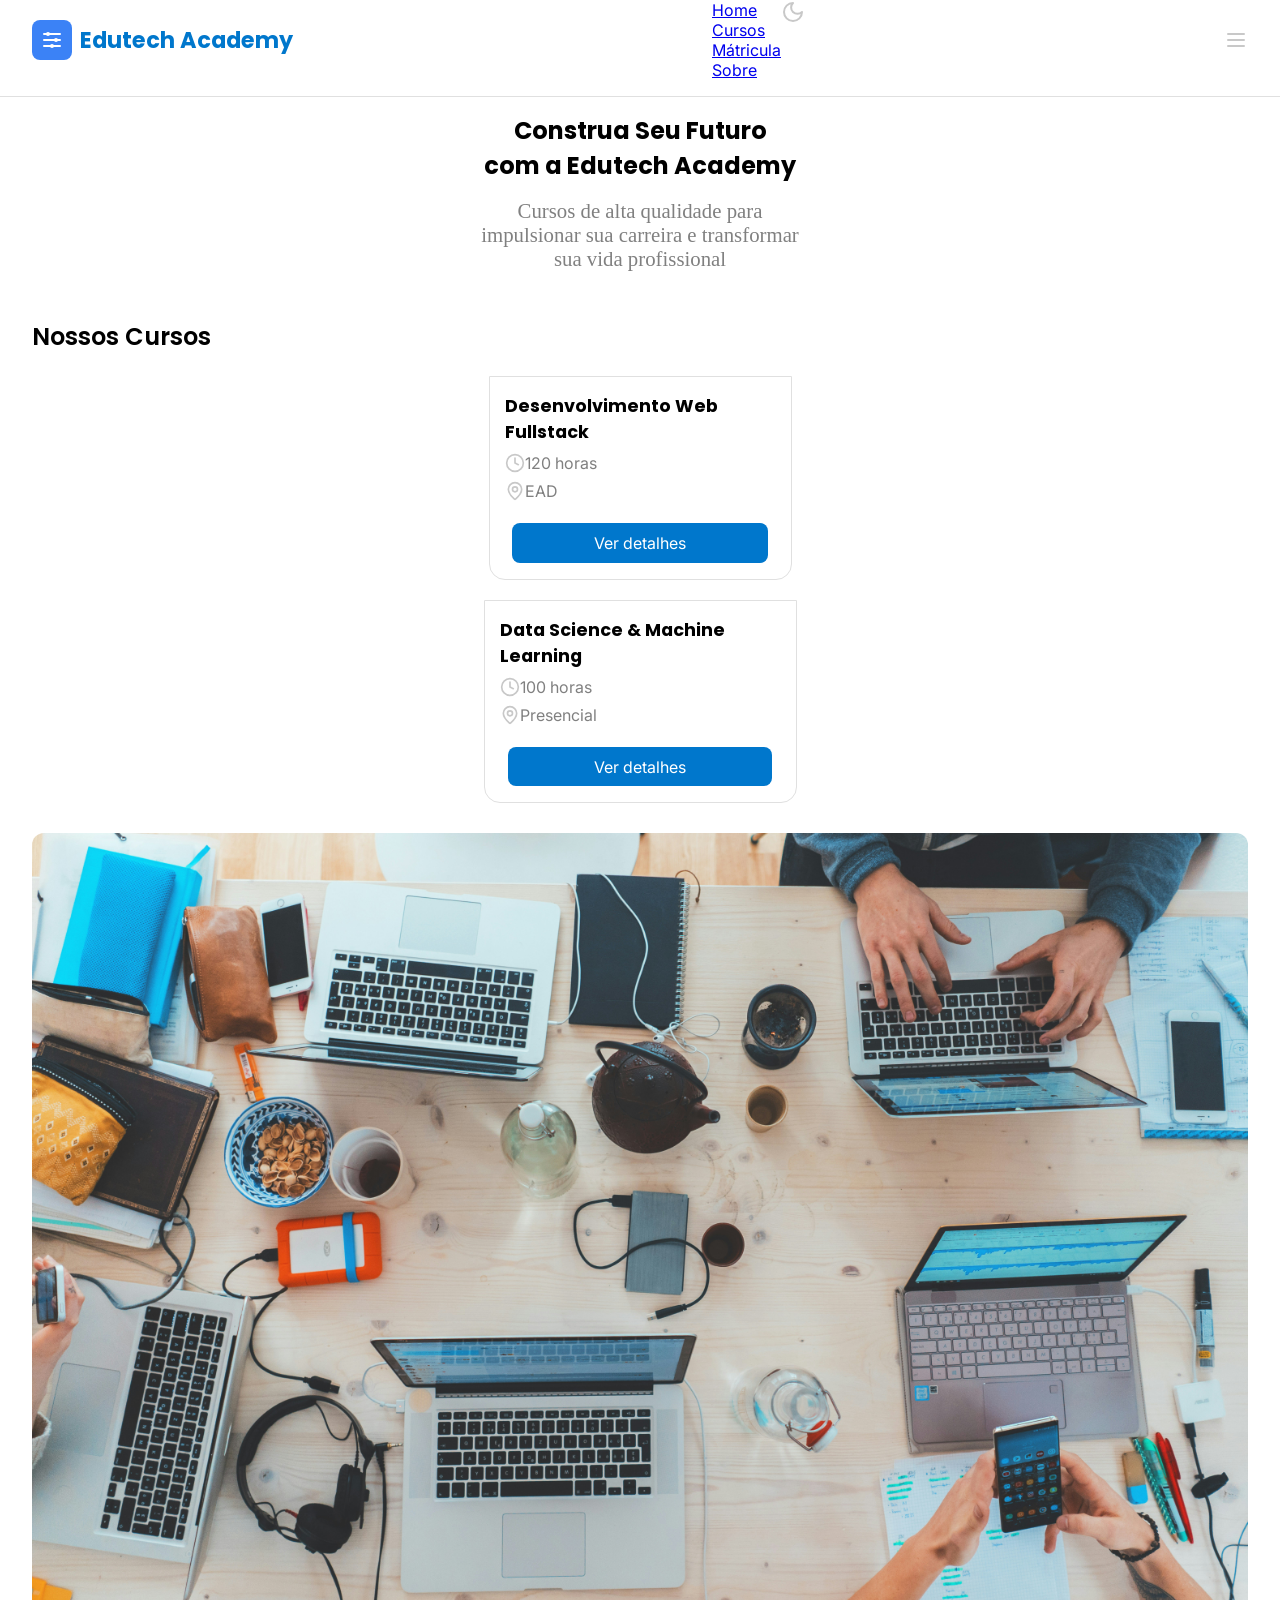
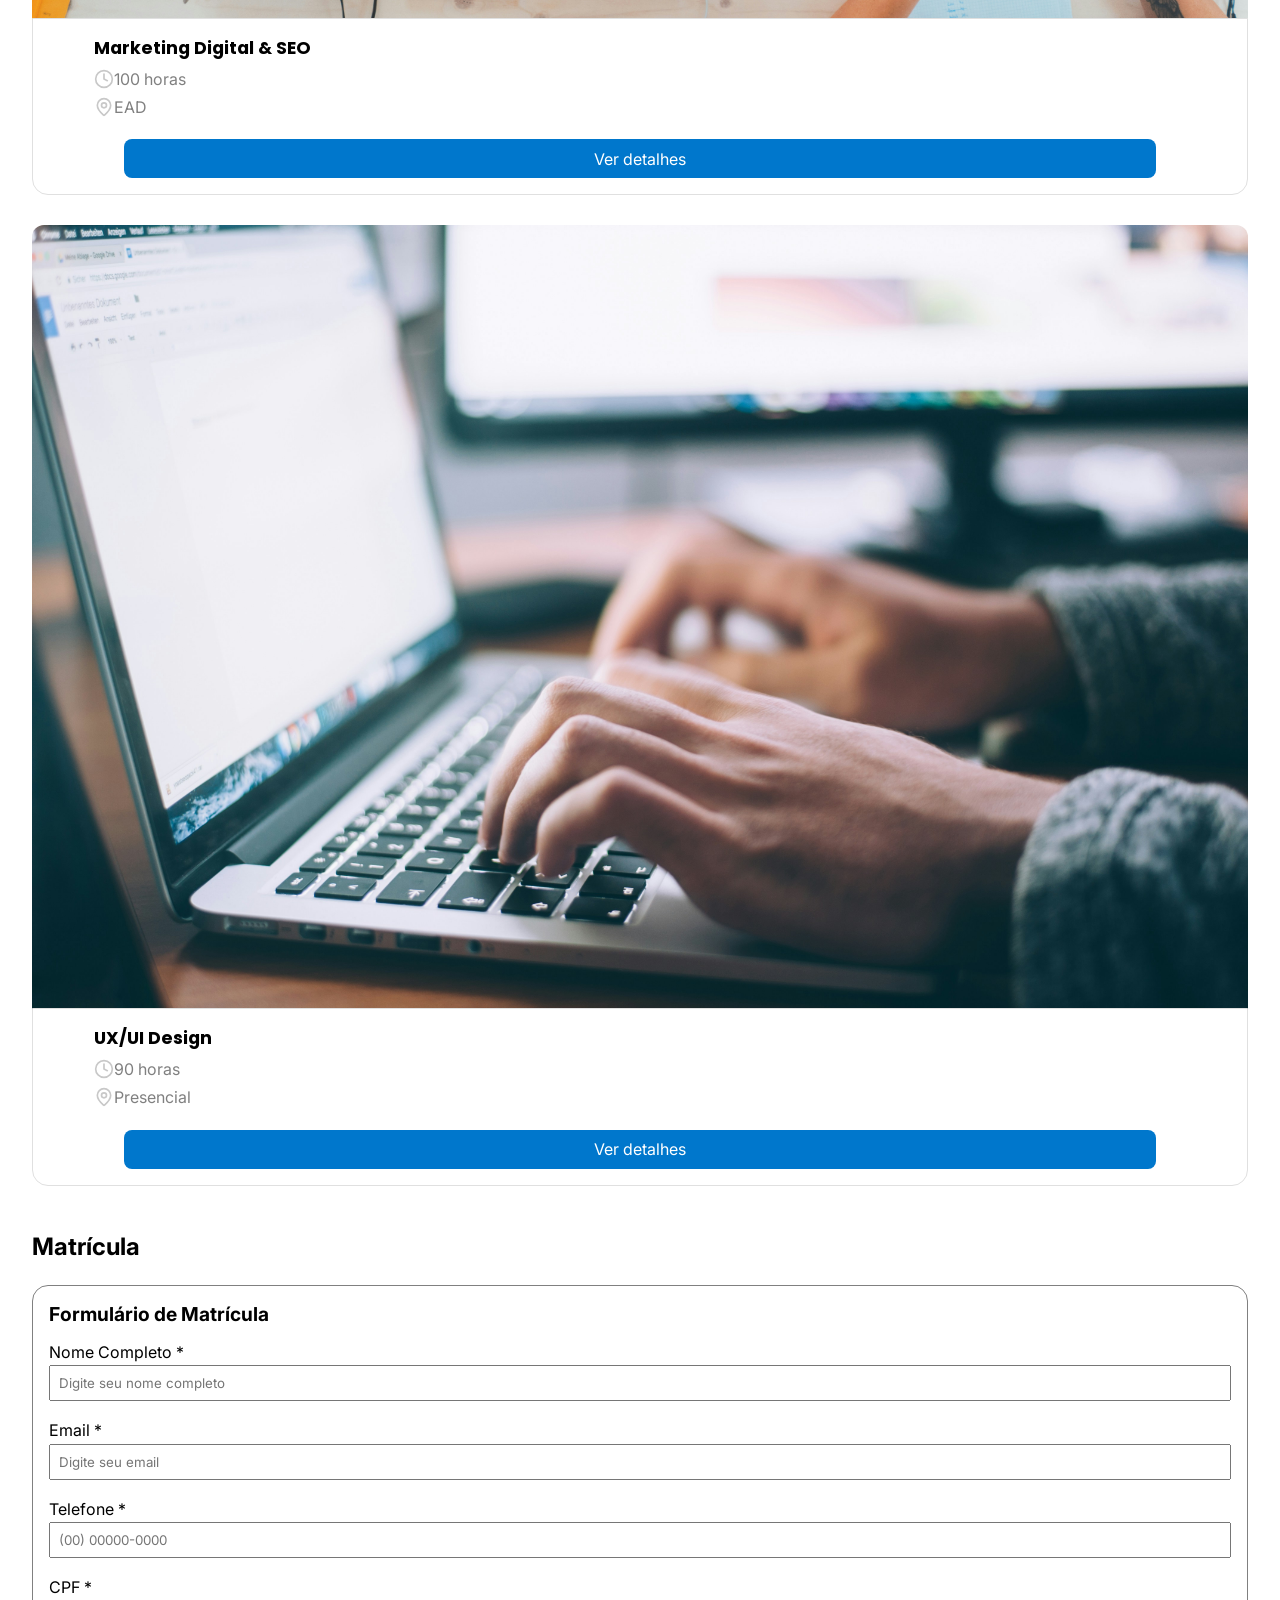
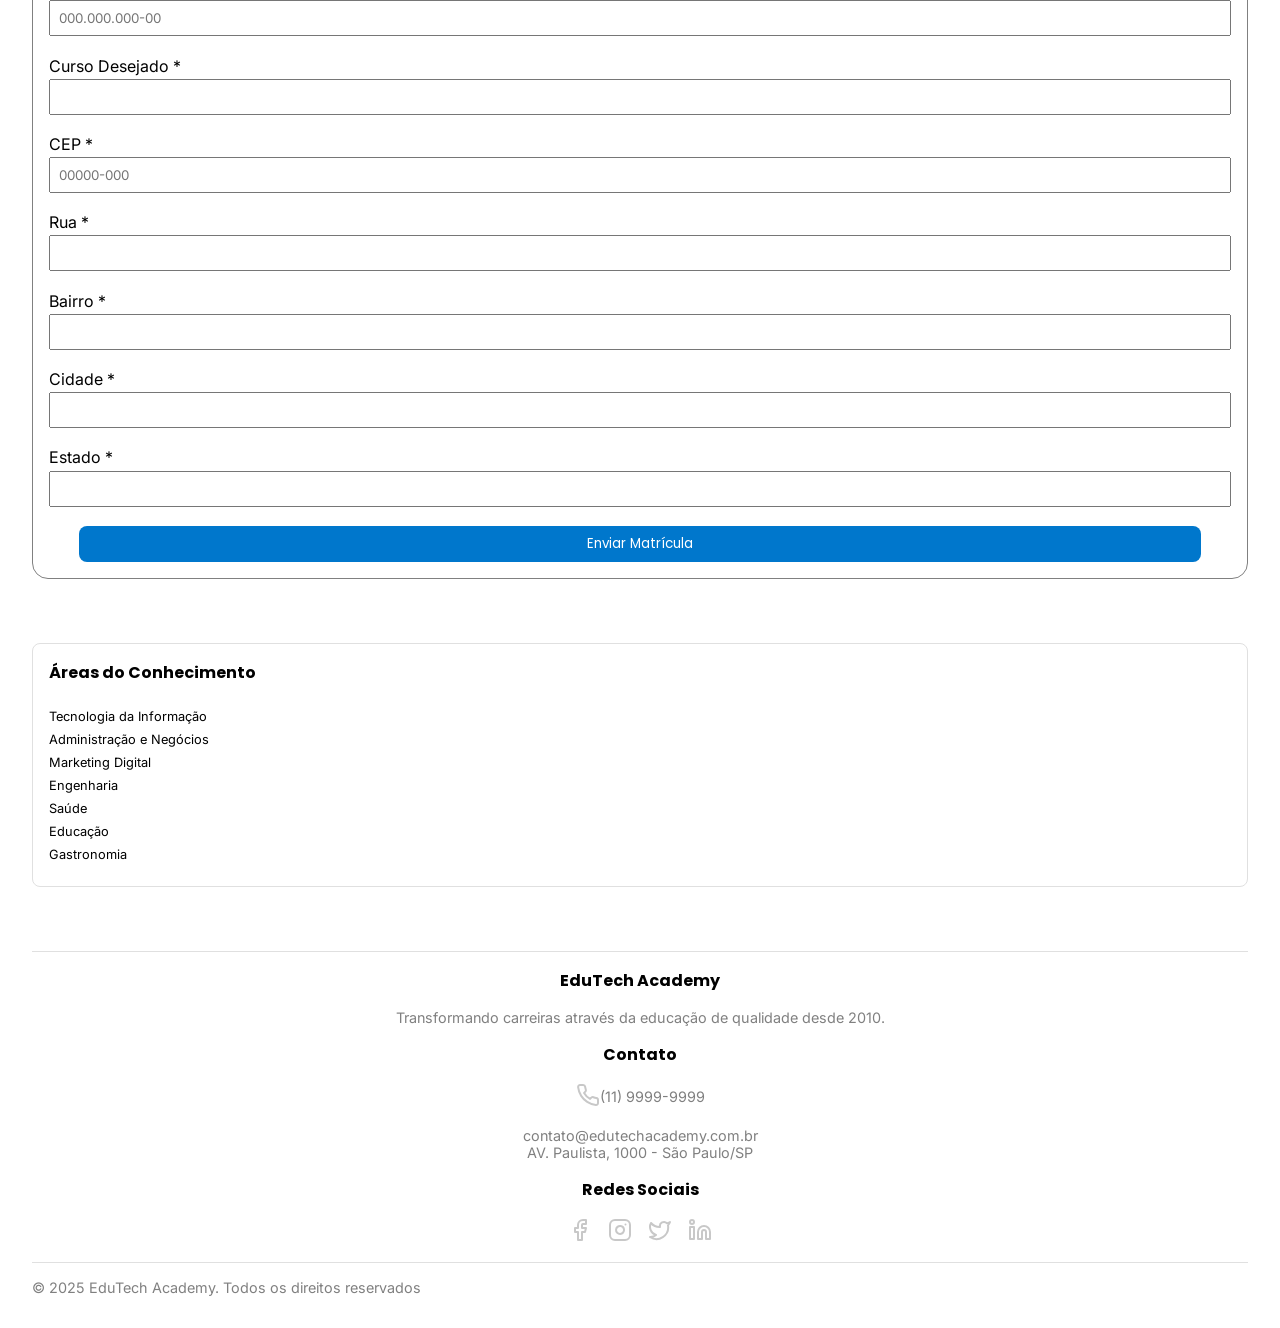
==== index.html @ 550aacb1 "Feat: Init" ====
<!DOCTYPE html>
<html lang="en">

<head>
    <meta charset="UTF-8">
    <meta name="viewport" content="width=device-width, initial-scale=1.0">
    <title>Document</title>
    <link rel="stylesheet" href="style.css">
</head>

<body>
    <header>
        <nav class="container">
            <div class="menu-header">
                <div class="logo">
                    <img src="conteudo-atividade/logo.svg" alt="Logo edutech">
                    <h3>Edutech Academy</h3>
                </div>
                <div id="header-desktop">
                    <ul>
                        <li>
                            <a href="#">Home</a>
                        </li>
                        <li>
                            <a href="#">Cursos</a>
                        </li>
                        <li>
                            <a href="#">Mátricula</a>
                        </li>
                        <li>
                            <a href="#">Sobre</a>
                        </li>
                    </ul>
                    <div>
                        <img src="conteudo-atividade/moon.svg" alt="Simbolo Para Ativar o modo Escuro e Claro">
                    </div>
                </div>
                <img src="conteudo-atividade/menu.svg" alt="Menu Hamburguer">
            </div>
        </nav>
        <div class="divisor"></div>
    </header>
    <main>
        <section id="hero">
            <h1>Construa Seu Futuro <span class="quebra-mobile"></span> com a Edutech Academy</h1>
            <p class="texto-hero">Cursos de alta qualidade para <span class="quebra-mobile"></span> impulsionar sua
                carreira e transformar <span class="quebra-mobile"></span>sua vida profissional</p>
        </section>

        <section id="nossos-cursos" class="container">
            <h2>Nossos Cursos</h2>
            <div id="cards">
                <!--FullStack-->
                <div class="card-box">
                    <img class="card-imagem" src="conteudo-atividade/fullstack.jpg"
                        alt="Imagem de desenvolvimento fullstack">
                    <div class="card-content-box">
                        <h5>
                            Desenvolvimento Web Fullstack
                        </h5>
                        <div>
                            <div class="content-infos">
                                <img src="conteudo-atividade/clock.svg" alt="Imagem de um relogio">
                                <p>120 horas</p>
                            </div>
                            <div class="content-infos">
                                <img src="conteudo-atividade/map-pin.svg" alt="Imagem de um pin de um mapa">
                                <p>
                                    EAD
                                </p>
                            </div>
                            <div class="content-infos-btn">
                                <p>
                                    Ver detalhes
                                </p>
                            </div>
                        </div>
                    </div>
                </div>

                <!--Data Science-->

                <div class="card-box">
                    <img class="card-imagem" src="conteudo-atividade/data-science.jpg"
                        alt="Imagem de desenvolvimento fullstack">
                    <div class="card-content-box">
                        <h5>
                            Data Science & Machine Learning
                        </h5>
                        <div>
                            <div class="content-infos">
                                <img src="conteudo-atividade/clock.svg" alt="Imagem de um relogio">
                                <p>100 horas</p>
                            </div>
                            <div class="content-infos">
                                <img src="conteudo-atividade/map-pin.svg" alt="Imagem de um pin de um mapa">
                                <p>
                                    Presencial
                                </p>
                            </div>
                            <div class="content-infos-btn">
                                <p>
                                    Ver detalhes
                                </p>
                            </div>
                        </div>
                    </div>
                </div>

                <!--Marketing-->

                <div class="card-box">
                    <img class="card-imagem" src="conteudo-atividade/marketing.jpg"
                        alt="Imagem de desenvolvimento fullstack">
                    <div class="card-content-box">
                        <h5>
                            Marketing Digital & SEO
                        </h5>
                        <div>
                            <div class="content-infos">
                                <img src="conteudo-atividade/clock.svg" alt="Imagem de um relogio">
                                <p>100 horas</p>
                            </div>
                            <div class="content-infos">
                                <img src="conteudo-atividade/map-pin.svg" alt="Imagem de um pin de um mapa">
                                <p>
                                    EAD
                                </p>
                            </div>
                            <div class="content-infos-btn">
                                <p>
                                    Ver detalhes
                                </p>
                            </div>
                        </div>
                    </div>
                </div>
            </div>


            <!--UX Design-->

            <div class="card-box">
                <img class="card-imagem" src="conteudo-atividade/ux-design.jpg"
                    alt="Imagem de desenvolvimento fullstack">
                <div class="card-content-box">
                    <h5>
                        UX/UI Design
                    </h5>
                    <div>
                        <div class="content-infos">
                            <img src="conteudo-atividade/clock.svg" alt="Imagem de um relogio">
                            <p>90 horas</p>
                        </div>
                        <div class="content-infos">
                            <img src="conteudo-atividade/map-pin.svg" alt="Imagem de um pin de um mapa">
                            <p>
                                Presencial
                            </p>
                        </div>
                        <div class="content-infos-btn">
                            <p>
                                Ver detalhes
                            </p>
                        </div>
                    </div>
                </div>
            </div>

            </div>
        </section>

        <section id="matricula" class="container">

            <h5>
                Matrícula
            </h5>
            <div id="matricula-box">
                <h6>
                    Formulário de Matrícula
                </h6>
                <form action="#">
                    <label for="nome">Nome Completo *</label>
                    <input type="text" placeholder="Digite seu nome completo">

                    <label for="email">Email *</label>
                    <input type="email" placeholder="Digite seu email">

                    <label for="telefone">Telefone *</label>
                    <input type="text" placeholder="(00) 00000-0000">

                    <label for="cpf">CPF *</label>
                    <input type="text" placeholder="000.000.000-00">

                    <label for="curso">Curso Desejado *</label>
                    <input type="text">

                    <label for="cep">CEP *</label>
                    <input type="text" placeholder="00000-000">

                    <label for="rua">Rua *</label>
                    <input type="text">

                    <label for="bairro">Bairro *</label>
                    <input type="text">

                    <label for="cidade">Cidade *</label>
                    <input type="text">

                    <label for="estado">Estado *</label>
                    <input type="text">

                    <button type="submit">Enviar Matrícula</button>

                </form>
            </div>
        </section>

        <aside class="container">
            <h6>Áreas do Conhecimento</h6>
            <ul>
                <li>
                    <p>
                        Tecnologia da Informação
                    </p>
                </li>
                <li>
                    <p>
                        Administração e Negócios
                    </p>
                </li>
                <li>
                    <p>
                        Marketing Digital
                    </p>
                </li>
                <li>
                    <p>
                        Engenharia
                    </p>
                </li>
                <li>
                    <p>
                        Saúde
                    </p>
                </li>
                <li>
                    <p>
                        Educação
                    </p>
                </li>
                <li>
                    <p>
                        Gastronomia
                    </p>
                </li>
            </ul>
        </aside>
    </main>
    <footer class="container" id="divisao-footer">
        <div class="divisor"></div>
        <div>
            <h6>
                EduTech Academy
            </h6>
            <p>Transformando carreiras através da educação de qualidade desde 2010.</p>

        </div>
        <div>
            <h6>
                Contato
            </h6>
            <div id="contato">
                <div>
                    <img src="conteudo-atividade/phone.svg" alt="Icone de telefone">
                </div>
                <p>(11) 9999-9999</p>
            </div>
            <p>contato@edutechacademy.com.br</p>
            <p>AV. Paulista, 1000 - São Paulo/SP</p>
        </div>

        <div id="social-icons">
            <h6>Redes Sociais</h6>
            <ul>
                <li>
                    <div>
                        <img src="conteudo-atividade/facebook.svg" alt="Icone do Facebook" class="icon">
                    </div>
                </li>
                <li>
                    <div>
                        <img src="conteudo-atividade/instagram.svg" alt="Icone do Instagram" class="icon">
                    </div>
                </li>
                <li>
                    <div>
                        <img src="conteudo-atividade/twitter.svg" alt="Icone do twitter" class="icon">
                    </div>
                </li>
                <li>
                    <div>
                        <img src="conteudo-atividade/linkedin.svg" alt="Icone do linkedin" class="icon">
                    </div>
                </li>
            </ul>
        </div>

        <div class="divisor"></div>

        <section id="copyright">
            <p>© 2025 EduTech Academy. Todos os direitos reservados</p>
        </section>
    </footer>
</body>

</html>
---- style.css ----
@import url('https://fonts.googleapis.com/css2?family=Inter:ital,opsz,wght@0,14..32,100..900;1,14..32,100..900&family=Poppins:ital,wght@0,100;0,200;0,300;0,400;0,500;0,600;0,700;0,800;0,900;1,100;1,200;1,300;1,400;1,500;1,600;1,700;1,800;1,900&display=swap');

* {
    margin: 0;
    padding: 0;
    box-sizing: border-box;
}



/*
    Variaveis
*/
:root {

    /*Modo Claro*/
    --fundo-pagina-claro: #F9F9F9;
    --texto-padrao-claro: #1E1E1E;
    --cor-principal-claro: #0077CC;
    --fundo-card-claro: #FFFF;
    --hover-links-btn-claro: #005FA3;
    --bordas-divisores-claro: #E0E0E0;


    /*Modo Escuro*/


    --fundo-pagina-escuro: #1E1E1E;
    --texto-padrao-escuro: #F9F9F9;
    --cor-principal-escuro: #4DA6FF;
    --fundo-card-escuro: #2C2C2C;
    --hover-links-btn-escuro: #66BFFF;
    --bordas-divisores-escuro: #444444;


    --font-titulo: "Poppins", sans-serif;  
    --font-texto: "Inter", sans-serif;
}

*{
    font-family: var(--font-texto);
}

ul{
    list-style: none;
}

h1{
    font-family: var(--font-titulo);
}

.container{
    width: 95%;
    margin: 0 auto;
}

.quebra-mobile{
    display: block;
}

.divisor{
    height: 1px;
    margin-top: 1rem;
    background-color: var(--bordas-divisores-claro);
}


/*Header*/

.menu-header{
    display: flex;
    align-items: center;
    justify-content: space-between;
}

.logo{
    display: flex;
    align-items: center;
}

.logo h3{
    margin-left: 0.5rem;
    color: var(--cor-principal-claro);
    font-size: 1.4rem;
    font-family: var(--font-titulo);
}

/* hero */


#hero{
    text-align: center;
    font-weight: 600;
    font-family: --font-titulo;
    margin-top: 1rem;

}

.texto-hero{
    color: gray;
    font-family: --font-texto;
    font-weight: 400;
    font-size: 1.3rem;
    margin-top: 1rem;
}

/*Nossos Cursos*/

#nossos-cursos h2{
    margin-top: 3rem;
    margin-bottom: 2rem;
    font-family: var(--font-titulo);
    font-weight: 600;
}

#cards{
    display: flex;
    flex-direction: column;
    justify-content: center;
    align-items: center;
}

.card-box {
    border-radius: 1rem;
}

.card-imagem{
    width: 100%;
    border-radius: 0.75rem;
}

.card-content-box{
    transform: translateY(-30px);
    border: var(--bordas-divisores-claro) 1px solid;
    background-color: var(--fundo-card-claro);
    border-end-end-radius: 1rem;
    border-end-start-radius: 1rem;
}

.card-content-box h5{
    margin-top: 2rem;
    font-size: 1.1rem;
    font-weight: 700;
    font-family: var(--font-titulo);
    width: 90%;
    margin: 0 auto;
    margin-top: 1rem;
}

.content-infos{
    padding-top: 0.5rem;
    display: flex;
    width: 90%;
    margin: 0 auto;
    color: gray;
}

.content-infos img{
    max-width: 20px;
    width: 100%;
}


.content-infos-btn{
    max-width: 85%;
    background-color: var(--cor-principal-claro);
    margin: 0 auto;
    margin-bottom: 1rem;
    margin-top: 1.4rem;
    color: var(--fundo-card-claro);
    border-radius: 0.5rem;
}

.content-infos-btn p {
    text-align: center;
    padding: 0.6rem;
}


/*Matricula*/

#matricula{
    margin-top: 1rem;
    display: flex;
    flex-direction: column;
}

#matricula h5{
    font-size: 1.5rem;
    margin-bottom: 1.5rem;
}

#matricula-box{
    border: gray solid 0.5px;
    border-radius: 1rem;
    padding: 1rem;
    margin-bottom: 4rem;
}

#matricula-box h6{
    font-size: 1.2rem;
    margin-bottom: 1rem;
}

form{
    display: flex;
    flex-direction: column;
    gap: 0.2rem;
}

input{
    margin-bottom: 1rem;
    padding: 0.5rem;
}

button{
    width: 95%;
    background-color: var(--cor-principal-claro);
    padding: 0.5rem;
    margin: 0 auto; 
    color: var(--fundo-card-claro);
    border: none;
    border-radius: 0.5rem;
    font-family: var(--font-titulo);
}

aside{
    display: flex;
    flex-direction: column;
    border: var(--bordas-divisores-claro) solid 1px;
    padding: 1rem;
    border-radius: 0.5rem;
    font-size: 0.8rem;
    gap: 8px;
}

aside h6{
    font-size: 1rem;
    margin-bottom: 1rem;
    font-family: var(--font-titulo);
}

aside ul li{
    margin-bottom: 0.5rem;
}


/*Footer*/

#divisao-footer{
    margin-top: 4rem;
}

footer h6{
    margin-top: 1rem;
    margin-bottom: 1rem;
    text-align: center;
    font-size: 1rem;
    font-family: var(--font-titulo);
}

footer p{
    color: gray;
    text-align: center;
    font-size: 0.9rem;
}


#contato{
    display: flex;
    align-items: center;
    justify-content: center;
    margin-bottom: 1rem;
}

#social-icons ul{
    display: flex;
    align-items: center;
    justify-content: center;
    gap: 1rem
}

#copyright{
    display: flex;
    margin-top: 1rem;
    margin-bottom: 2rem;
}


/*Desktop*/

#header-desktop{
    display: none;
}

@media screen and (min-width: 1024px){
    

    /*Header */

    #header-desktop{
        display: flex;
    }
}
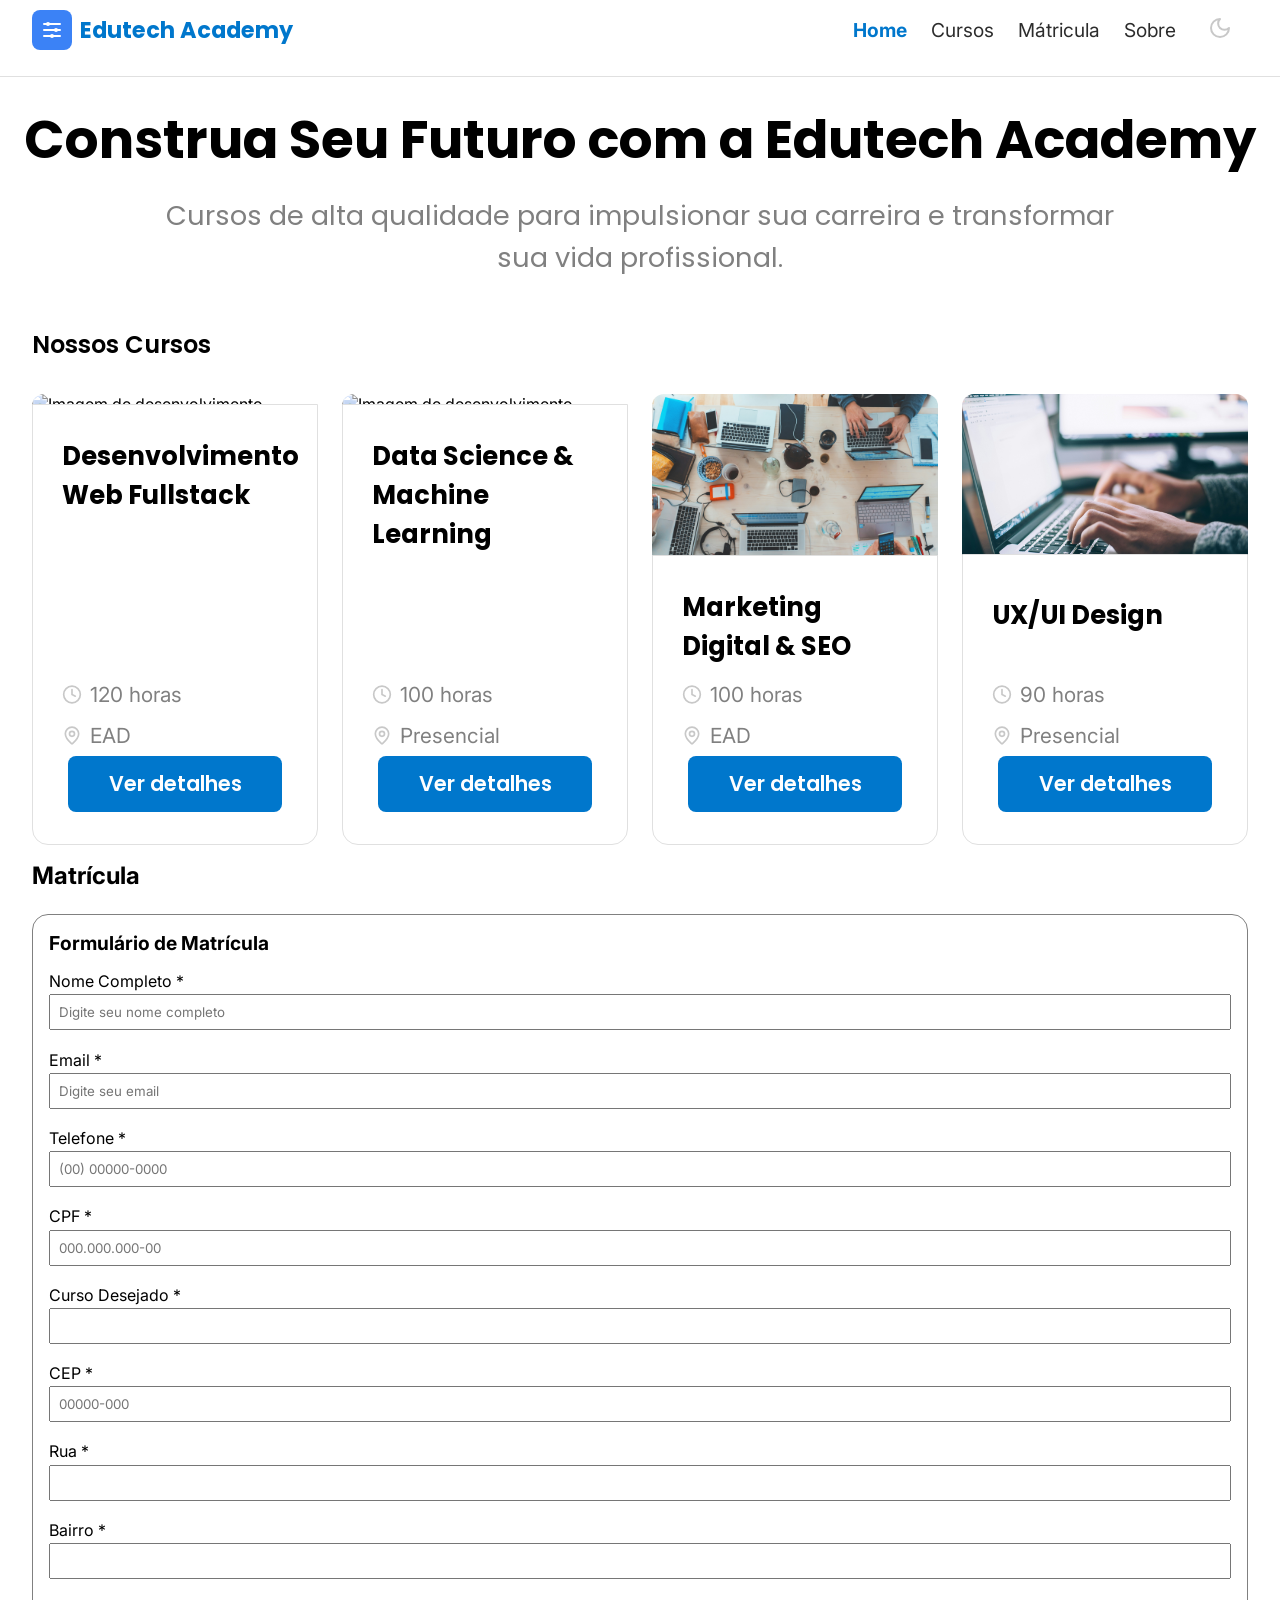
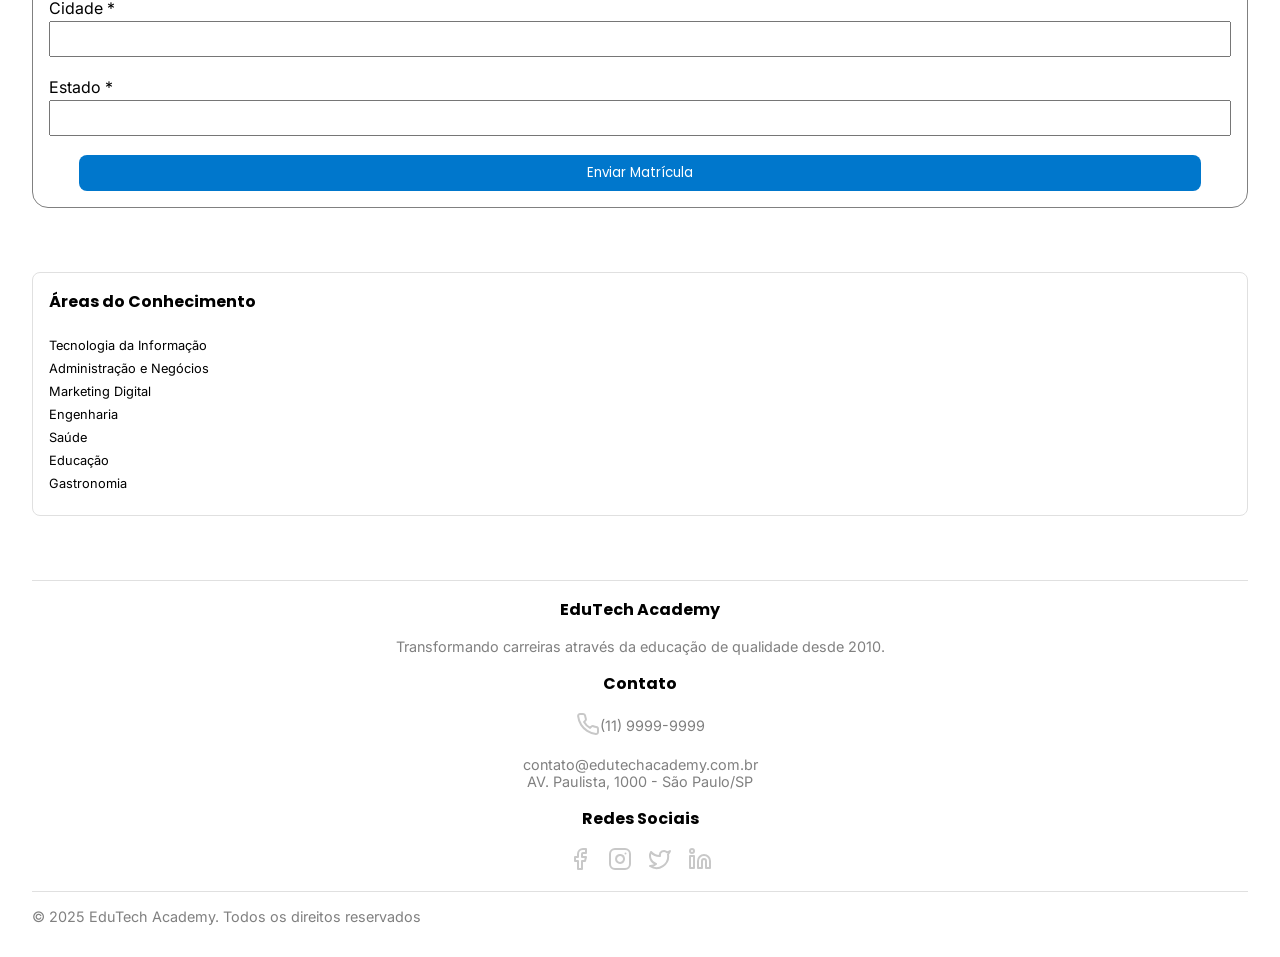
==== commit 9fbe3ce4: "Feat: CSS Desktop 50%" ====
--- a/index.html
+++ b/index.html
@@ -1,5 +1,5 @@
 <!DOCTYPE html>
-<html lang="en">
+<html lang="pt-br">
 
 <head>
     <meta charset="UTF-8">
@@ -18,7 +18,7 @@
                 </div>
                 <div id="header-desktop">
                     <ul>
-                        <li>
+                        <li class="active">
                             <a href="#">Home</a>
                         </li>
                         <li>
@@ -35,7 +35,7 @@
                         <img src="conteudo-atividade/moon.svg" alt="Simbolo Para Ativar o modo Escuro e Claro">
                     </div>
                 </div>
-                <img src="conteudo-atividade/menu.svg" alt="Menu Hamburguer">
+                <img src="conteudo-atividade/menu.svg" alt="Menu Hamburguer" id="menu-hamburguer">
             </div>
         </nav>
         <div class="divisor"></div>
@@ -44,7 +44,8 @@
         <section id="hero">
             <h1>Construa Seu Futuro <span class="quebra-mobile"></span> com a Edutech Academy</h1>
             <p class="texto-hero">Cursos de alta qualidade para <span class="quebra-mobile"></span> impulsionar sua
-                carreira e transformar <span class="quebra-mobile"></span>sua vida profissional</p>
+                carreira e transformar <span class="quebra-desktop"></span><span class="quebra-mobile"></span>sua vida
+                profissional.</p>
         </section>
 
         <section id="nossos-cursos" class="container">
@@ -135,39 +136,38 @@
                         </div>
                     </div>
                 </div>
+
+
+                <!--UX Design-->
+
+                <div class="card-box">
+                    <img class="card-imagem" src="conteudo-atividade/ux-design.jpg"
+                        alt="Imagem de desenvolvimento fullstack">
+                    <div class="card-content-box">
+                        <h5>
+                            UX/UI Design
+                        </h5>
+                        <div>
+                            <div class="content-infos">
+                                <img src="conteudo-atividade/clock.svg" alt="Imagem de um relogio">
+                                <p>90 horas</p>
+                            </div>
+                            <div class="content-infos">
+                                <img src="conteudo-atividade/map-pin.svg" alt="Imagem de um pin de um mapa">
+                                <p>
+                                    Presencial
+                                </p>
+                            </div>
+                            <div class="content-infos-btn">
+                                <p>
+                                    Ver detalhes
+                                </p>
+                            </div>
+                        </div>
+                    </div>
+                </div>
             </div>
 
-
-            <!--UX Design-->
-
-            <div class="card-box">
-                <img class="card-imagem" src="conteudo-atividade/ux-design.jpg"
-                    alt="Imagem de desenvolvimento fullstack">
-                <div class="card-content-box">
-                    <h5>
-                        UX/UI Design
-                    </h5>
-                    <div>
-                        <div class="content-infos">
-                            <img src="conteudo-atividade/clock.svg" alt="Imagem de um relogio">
-                            <p>90 horas</p>
-                        </div>
-                        <div class="content-infos">
-                            <img src="conteudo-atividade/map-pin.svg" alt="Imagem de um pin de um mapa">
-                            <p>
-                                Presencial
-                            </p>
-                        </div>
-                        <div class="content-infos-btn">
-                            <p>
-                                Ver detalhes
-                            </p>
-                        </div>
-                    </div>
-                </div>
-            </div>
-
-            </div>
         </section>
 
         <section id="matricula" class="container">
--- a/style.css
+++ b/style.css
@@ -33,32 +33,32 @@
     --bordas-divisores-escuro: #444444;
 
 
-    --font-titulo: "Poppins", sans-serif;  
+    --font-titulo: "Poppins", sans-serif;
     --font-texto: "Inter", sans-serif;
 }
 
-*{
+* {
     font-family: var(--font-texto);
 }
 
-ul{
+ul {
     list-style: none;
 }
 
-h1{
-    font-family: var(--font-titulo);
-}
-
-.container{
+h1 {
+    font-family: var(--font-titulo);
+}
+
+.container {
     width: 95%;
     margin: 0 auto;
 }
 
-.quebra-mobile{
+.quebra-mobile {
     display: block;
 }
 
-.divisor{
+.divisor {
     height: 1px;
     margin-top: 1rem;
     background-color: var(--bordas-divisores-claro);
@@ -67,18 +67,18 @@
 
 /*Header*/
 
-.menu-header{
+.menu-header {
     display: flex;
     align-items: center;
     justify-content: space-between;
 }
 
-.logo{
+.logo {
     display: flex;
     align-items: center;
 }
 
-.logo h3{
+.logo h3 {
     margin-left: 0.5rem;
     color: var(--cor-principal-claro);
     font-size: 1.4rem;
@@ -88,7 +88,7 @@
 /* hero */
 
 
-#hero{
+#hero {
     text-align: center;
     font-weight: 600;
     font-family: --font-titulo;
@@ -96,9 +96,9 @@
 
 }
 
-.texto-hero{
+.texto-hero {
     color: gray;
-    font-family: --font-texto;
+    font-family: var(--font-titulo);
     font-weight: 400;
     font-size: 1.3rem;
     margin-top: 1rem;
@@ -106,30 +106,32 @@
 
 /*Nossos Cursos*/
 
-#nossos-cursos h2{
+#nossos-cursos h2 {
     margin-top: 3rem;
     margin-bottom: 2rem;
     font-family: var(--font-titulo);
     font-weight: 600;
 }
 
-#cards{
+#cards {
     display: flex;
     flex-direction: column;
     justify-content: center;
-    align-items: center;
+    align-items: stretch;
+    justify-content: center;
 }
 
 .card-box {
     border-radius: 1rem;
-}
-
-.card-imagem{
+    min-height: 450px;
+}
+
+.card-imagem {
     width: 100%;
     border-radius: 0.75rem;
 }
 
-.card-content-box{
+.card-content-box {
     transform: translateY(-30px);
     border: var(--bordas-divisores-claro) 1px solid;
     background-color: var(--fundo-card-claro);
@@ -137,7 +139,7 @@
     border-end-start-radius: 1rem;
 }
 
-.card-content-box h5{
+.card-content-box h5 {
     margin-top: 2rem;
     font-size: 1.1rem;
     font-weight: 700;
@@ -147,7 +149,11 @@
     margin-top: 1rem;
 }
 
-.content-infos{
+.card-content-box img {
+    margin-right: 0.5rem;
+}
+
+.content-infos {
     padding-top: 0.5rem;
     display: flex;
     width: 90%;
@@ -155,13 +161,13 @@
     color: gray;
 }
 
-.content-infos img{
+.content-infos img {
     max-width: 20px;
     width: 100%;
 }
 
 
-.content-infos-btn{
+.content-infos-btn {
     max-width: 85%;
     background-color: var(--cor-principal-claro);
     margin: 0 auto;
@@ -179,52 +185,52 @@
 
 /*Matricula*/
 
-#matricula{
+#matricula {
     margin-top: 1rem;
     display: flex;
     flex-direction: column;
 }
 
-#matricula h5{
+#matricula h5 {
     font-size: 1.5rem;
     margin-bottom: 1.5rem;
 }
 
-#matricula-box{
+#matricula-box {
     border: gray solid 0.5px;
     border-radius: 1rem;
     padding: 1rem;
     margin-bottom: 4rem;
 }
 
-#matricula-box h6{
+#matricula-box h6 {
     font-size: 1.2rem;
     margin-bottom: 1rem;
 }
 
-form{
+form {
     display: flex;
     flex-direction: column;
     gap: 0.2rem;
 }
 
-input{
+input {
     margin-bottom: 1rem;
     padding: 0.5rem;
 }
 
-button{
+button {
     width: 95%;
     background-color: var(--cor-principal-claro);
     padding: 0.5rem;
-    margin: 0 auto; 
+    margin: 0 auto;
     color: var(--fundo-card-claro);
     border: none;
     border-radius: 0.5rem;
     font-family: var(--font-titulo);
 }
 
-aside{
+aside {
     display: flex;
     flex-direction: column;
     border: var(--bordas-divisores-claro) solid 1px;
@@ -234,24 +240,24 @@
     gap: 8px;
 }
 
-aside h6{
+aside h6 {
     font-size: 1rem;
     margin-bottom: 1rem;
     font-family: var(--font-titulo);
 }
 
-aside ul li{
+aside ul li {
     margin-bottom: 0.5rem;
 }
 
 
 /*Footer*/
 
-#divisao-footer{
+#divisao-footer {
     margin-top: 4rem;
 }
 
-footer h6{
+footer h6 {
     margin-top: 1rem;
     margin-bottom: 1rem;
     text-align: center;
@@ -259,28 +265,28 @@
     font-family: var(--font-titulo);
 }
 
-footer p{
+footer p {
     color: gray;
     text-align: center;
     font-size: 0.9rem;
 }
 
 
-#contato{
+#contato {
     display: flex;
     align-items: center;
     justify-content: center;
     margin-bottom: 1rem;
 }
 
-#social-icons ul{
+#social-icons ul {
     display: flex;
     align-items: center;
     justify-content: center;
     gap: 1rem
 }
 
-#copyright{
+#copyright {
     display: flex;
     margin-top: 1rem;
     margin-bottom: 2rem;
@@ -289,16 +295,117 @@
 
 /*Desktop*/
 
-#header-desktop{
+#header-desktop {
     display: none;
 }
 
-@media screen and (min-width: 1024px){
+@media screen and (min-width: 1024px) {
+
+
+    /*Header */
+
+    #header-desktop {
+        display: flex;
+        align-items: center;
+        padding: 1rem;
+    }
+
+    #menu-hamburguer {
+        display: none;
+    }
+
+    #header-desktop ul {
+        display: flex;
+        gap: 1.5rem;
+        align-items: center;
+        margin-right: 2rem;
+    }
+
+    #header-desktop ul li a {
+        text-decoration: none;
+        color: var(--fundo-card-escuro);
+        font-size: 1.2rem;
+    }
+
+    #header-desktop ul li.active a {
+        color: var(--cor-principal-claro);
+        font-weight: 700;
+        /* opcional, só pra destacar */
+    }
+
+
+    /* Hero*/
+    .quebra-mobile {
+        display: none;
+    }
+
+    .quebra-desktop {
+        display: block;
+    }
+
+    h1 {
+        margin-top: 1.5rem;
+        font-size: 3.3rem;
+    }
+
+    .texto-hero {
+        font-size: 1.7rem;
+    }
+
+    /*Nossos Cursos*/
+
+    #cards {
+        display: flex;
+        flex-direction: row;
+        justify-content: space-between;
+        align-items: stretch;
+        /* ISSO faz todos terem o mesmo tamanho vertical */
+        gap: 1.5rem;
+    }
+
+    .card-box {
+        flex: 1;
+        display: flex;
+        flex-direction: column;
+    }
+
+    .card-content-box {
+        flex: 1;
+        display: flex;
+        flex-direction: column;
+        justify-content: space-between;
+        padding: 1rem;
+        transform: translateY(-30px);
+        margin-bottom: -30px;
+    }
+
+    .card-content-box h5 {
+        min-height: 3.5rem;
+        display: flex;
+        align-items: center;
+        margin-bottom: 0.5rem;
+        font-size: 1.6rem;
+    }
+
+    .content-infos {
+        margin-bottom: 0.5rem;
+        font-size: 1.3rem;
+    }
+
+    .content-infos-btn {
+        padding: 0.2rem;
+        align-items: center;
+        width: 100%;
+        margin-top: auto;
+    }
+
+    .content-infos-btn p {
+        font-size: 1.3rem;
+        font-weight: 600;
+        font-family: var(--font-titulo);
+    }
+
     
 
-    /*Header */
-
-    #header-desktop{
-        display: flex;
-    }
+
 }
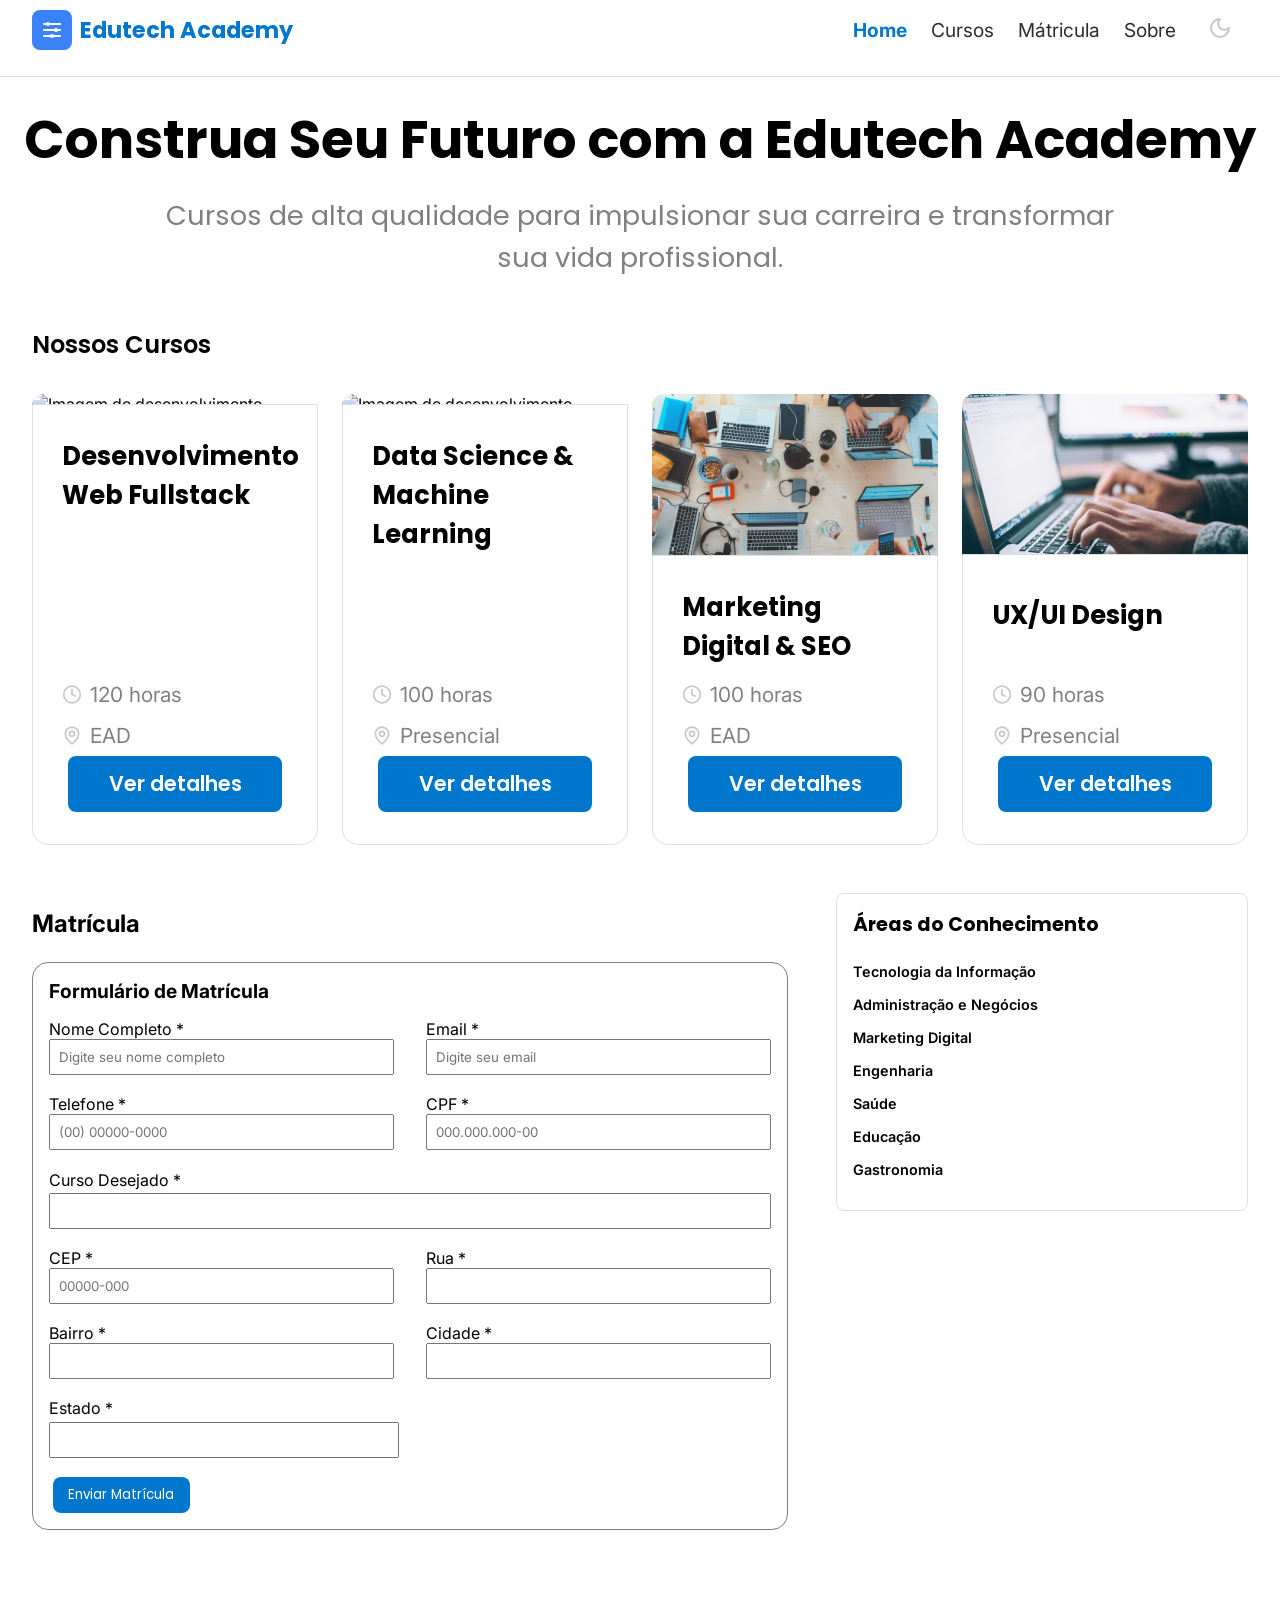
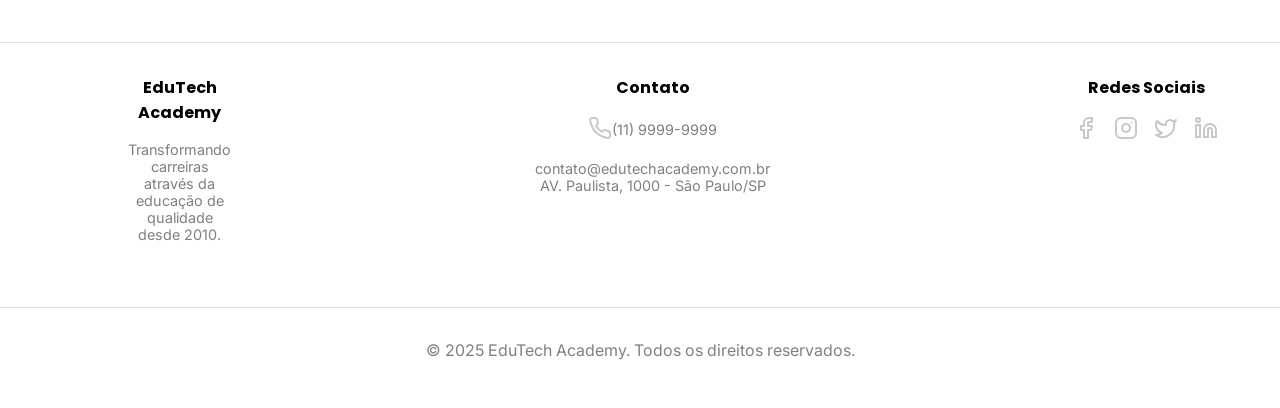
==== commit 607521c9: "Feat: Mobile e Desktop Design finalizado - Tela 1" ====
--- a/index.html
+++ b/index.html
@@ -170,148 +170,172 @@
 
         </section>
 
-        <section id="matricula" class="container">
-
-            <h5>
-                Matrícula
-            </h5>
-            <div id="matricula-box">
+
+        <div id="matricula-aside" class="container">
+            <section id="matricula" class="container">
+
+                <h5>
+                    Matrícula
+                </h5>
+                <div id="matricula-box">
+                    <h6>
+                        Formulário de Matrícula
+                    </h6>
+                    <form action="#">
+                        <div class="form-desktop">
+                            <div class="label-desktop label-mobile">
+                                <label for="nome"3>Nome Completo *</label>
+                                <input type="text" placeholder="Digite seu nome completo">
+                            </div>
+                            <div class="label-desktop label-mobile">
+                                <label for="email">Email *</label>
+                                <input type="email" placeholder="Digite seu email">
+                            </div>
+                        </div>
+                        <div class="form-desktop">
+                            <div class="label-desktop label-mobile">
+                                <label for="telefone">Telefone *</label>
+                                <input type="text" placeholder="(00) 00000-0000">
+                            </div>
+                            <div class="label-desktop label-mobile">
+                                <label for="cpf">CPF *</label>
+                                <input type="text" placeholder="000.000.000-00">
+                            </div>
+                        </div>
+                        <label for="curso">Curso Desejado *</label>
+                        <input type="text">
+
+                        <div class="form-desktop">
+                            <div class="label-desktop label-mobile">
+                                <label for="cep">CEP *</label>
+                                <input type="text" placeholder="00000-000">
+                            </div>
+                            <div class="label-desktop label-mobile">
+
+                                <label for="rua">Rua *</label>
+                                <input type="text">
+                            </div>
+                        </div>
+
+                        <div class="form-desktop">
+                            <div class="label-desktop label-mobile">
+                                <label for="bairro">Bairro *</label>
+                                <input type="text">
+                            </div>
+                            <div class="label-desktop label-mobile">
+                                <label for="cidade">Cidade *</label>
+                                <input type="text">
+                            </div>
+                        </div>
+
+                        <label for="estado">Estado *</label>
+                        <input type="text" id="label-estado">
+                        <div id="form-btn">
+                            <button type="submit">Enviar Matrícula</button>
+                        </div>
+                    </form>
+                </div>
+            </section>
+
+            <aside class="container">
+                <h6>Áreas do Conhecimento</h6>
+                <ul>
+                    <li>
+                        <p>
+                            Tecnologia da Informação
+                        </p>
+                    </li>
+                    <li>
+                        <p>
+                            Administração e Negócios
+                        </p>
+                    </li>
+                    <li>
+                        <p>
+                            Marketing Digital
+                        </p>
+                    </li>
+                    <li>
+                        <p>
+                            Engenharia
+                        </p>
+                    </li>
+                    <li>
+                        <p>
+                            Saúde
+                        </p>
+                    </li>
+                    <li>
+                        <p>
+                            Educação
+                        </p>
+                    </li>
+                    <li>
+                        <p>
+                            Gastronomia
+                        </p>
+                    </li>
+                </ul>
+            </aside>
+
+        </div>
+    </main>
+    <div class="divisor"></div>
+    <footer>
+        <div id="footer-desktop">
+            <div id="marca">
                 <h6>
-                    Formulário de Matrícula
+                    EduTech Academy
                 </h6>
-                <form action="#">
-                    <label for="nome">Nome Completo *</label>
-                    <input type="text" placeholder="Digite seu nome completo">
-
-                    <label for="email">Email *</label>
-                    <input type="email" placeholder="Digite seu email">
-
-                    <label for="telefone">Telefone *</label>
-                    <input type="text" placeholder="(00) 00000-0000">
-
-                    <label for="cpf">CPF *</label>
-                    <input type="text" placeholder="000.000.000-00">
-
-                    <label for="curso">Curso Desejado *</label>
-                    <input type="text">
-
-                    <label for="cep">CEP *</label>
-                    <input type="text" placeholder="00000-000">
-
-                    <label for="rua">Rua *</label>
-                    <input type="text">
-
-                    <label for="bairro">Bairro *</label>
-                    <input type="text">
-
-                    <label for="cidade">Cidade *</label>
-                    <input type="text">
-
-                    <label for="estado">Estado *</label>
-                    <input type="text">
-
-                    <button type="submit">Enviar Matrícula</button>
-
-                </form>
-            </div>
-        </section>
-
-        <aside class="container">
-            <h6>Áreas do Conhecimento</h6>
-            <ul>
-                <li>
-                    <p>
-                        Tecnologia da Informação
-                    </p>
-                </li>
-                <li>
-                    <p>
-                        Administração e Negócios
-                    </p>
-                </li>
-                <li>
-                    <p>
-                        Marketing Digital
-                    </p>
-                </li>
-                <li>
-                    <p>
-                        Engenharia
-                    </p>
-                </li>
-                <li>
-                    <p>
-                        Saúde
-                    </p>
-                </li>
-                <li>
-                    <p>
-                        Educação
-                    </p>
-                </li>
-                <li>
-                    <p>
-                        Gastronomia
-                    </p>
-                </li>
-            </ul>
-        </aside>
-    </main>
-    <footer class="container" id="divisao-footer">
-        <div class="divisor"></div>
-        <div>
-            <h6>
-                EduTech Academy
-            </h6>
-            <p>Transformando carreiras através da educação de qualidade desde 2010.</p>
-
+                <p>Transformando carreiras através da educação de <span class="quebra-desktop"></span>qualidade desde
+                    2010.</p>
+
+            </div>
+            <div>
+                <h6>
+                    Contato
+                </h6>
+                <div id="contato">
+                    <div>
+                        <img src="conteudo-atividade/phone.svg" alt="Icone de telefone">
+                    </div>
+                    <p>(11) 9999-9999</p>
+                </div>
+                <p>contato@edutechacademy.com.br</p>
+                <p>AV. Paulista, 1000 - São Paulo/SP</p>
+            </div>
+
+            <div id="social-icons">
+                <h6>Redes Sociais</h6>
+                <ul>
+                    <li>
+                        <div>
+                            <img src="conteudo-atividade/facebook.svg" alt="Icone do Facebook" class="icon">
+                        </div>
+                    </li>
+                    <li>
+                        <div>
+                            <img src="conteudo-atividade/instagram.svg" alt="Icone do Instagram" class="icon">
+                        </div>
+                    </li>
+                    <li>
+                        <div>
+                            <img src="conteudo-atividade/twitter.svg" alt="Icone do twitter" class="icon">
+                        </div>
+                    </li>
+                    <li>
+                        <div>
+                            <img src="conteudo-atividade/linkedin.svg" alt="Icone do linkedin" class="icon">
+                        </div>
+                    </li>
+                </ul>
+            </div>
         </div>
-        <div>
-            <h6>
-                Contato
-            </h6>
-            <div id="contato">
-                <div>
-                    <img src="conteudo-atividade/phone.svg" alt="Icone de telefone">
-                </div>
-                <p>(11) 9999-9999</p>
-            </div>
-            <p>contato@edutechacademy.com.br</p>
-            <p>AV. Paulista, 1000 - São Paulo/SP</p>
-        </div>
-
-        <div id="social-icons">
-            <h6>Redes Sociais</h6>
-            <ul>
-                <li>
-                    <div>
-                        <img src="conteudo-atividade/facebook.svg" alt="Icone do Facebook" class="icon">
-                    </div>
-                </li>
-                <li>
-                    <div>
-                        <img src="conteudo-atividade/instagram.svg" alt="Icone do Instagram" class="icon">
-                    </div>
-                </li>
-                <li>
-                    <div>
-                        <img src="conteudo-atividade/twitter.svg" alt="Icone do twitter" class="icon">
-                    </div>
-                </li>
-                <li>
-                    <div>
-                        <img src="conteudo-atividade/linkedin.svg" alt="Icone do linkedin" class="icon">
-                    </div>
-                </li>
-            </ul>
-        </div>
-
-        <div class="divisor"></div>
-
-        <section id="copyright">
-            <p>© 2025 EduTech Academy. Todos os direitos reservados</p>
-        </section>
     </footer>
+    <div class="divisor"></div>
+    <section id="copyright">
+        <p>© 2025 EduTech Academy. Todos os direitos reservados.</p>
+    </section>
 </body>
 
 </html>
--- a/style.css
+++ b/style.css
@@ -219,6 +219,14 @@
     padding: 0.5rem;
 }
 
+.label-mobile{
+    display: flex;
+    flex-direction: column;
+}
+.label-mobile input{
+    width: 100%;
+}
+
 button {
     width: 95%;
     background-color: var(--cor-principal-claro);
@@ -290,6 +298,10 @@
     display: flex;
     margin-top: 1rem;
     margin-bottom: 2rem;
+    text-align: center;
+    font-size: 1rem;
+    color: gray;
+
 }
 
 
@@ -398,14 +410,115 @@
         width: 100%;
         margin-top: auto;
     }
-
     .content-infos-btn p {
         font-size: 1.3rem;
         font-weight: 600;
         font-family: var(--font-titulo);
     }
 
+
+    /*Matricula*/
+
+    #matricula-aside{
+        display: flex;
+        gap: 3rem;
+        margin-top: 3rem;
+    }
+
+
+    #matricula{
+        flex: 2;
+        width: 70%;
+        margin-bottom: 2rem;
+
+    }
+
+
+    .form-desktop{
+        display: flex;
+        align-items: center;
+        gap: 2rem;
+    }
+
+    .label-desktop{
+        width: 60%;
+        display: flex;
+        flex-direction: column;
+    }
+
+    #label-estado{
+        max-width: 48.5%;
+    }
+
+    button{
+        margin: 0 auto;
+        display: flex;
+        align-items: center;
+        justify-content: center;
+    }
+
+    #form-btn{
+        display: flex;
+        justify-content: flex-start;
+        width: 20%;
+    }
+
+   
+
+
+   
+
+/*Aside*/
+
+    aside{
+        flex: 1;        
+        height: 40%;  
+    }
+
+    aside h6{
+        font-size: 1.2rem;
+    }
+
+    aside ul li{
+        margin-bottom: 1rem;
+        font-size: 0.9rem;
+        font-weight: 600;
+    }
+
+
+    /*Footer*/
     
 
+    footer{
+        margin-top: 1rem;
+        display: flex;
+        align-items: center;
+        width: 100%;
+        text-align: center;
+        padding-bottom: 1rem;
+    }
+
+    #footer-desktop{
+        display: flex;
+        width: 80%;
+        gap: 19rem;
+        margin: 0 auto;
+    }
+
+    #social-icons{
+        margin-bottom: 3rem;
+    }
+
+    #marca{
+        margin-bottom: 2rem;
+    }
+
+    /*Copyright*/
+
+    #copyright{
+        justify-content: center;
+        padding: 1rem;
+        color: gray;
+    }
 
 }
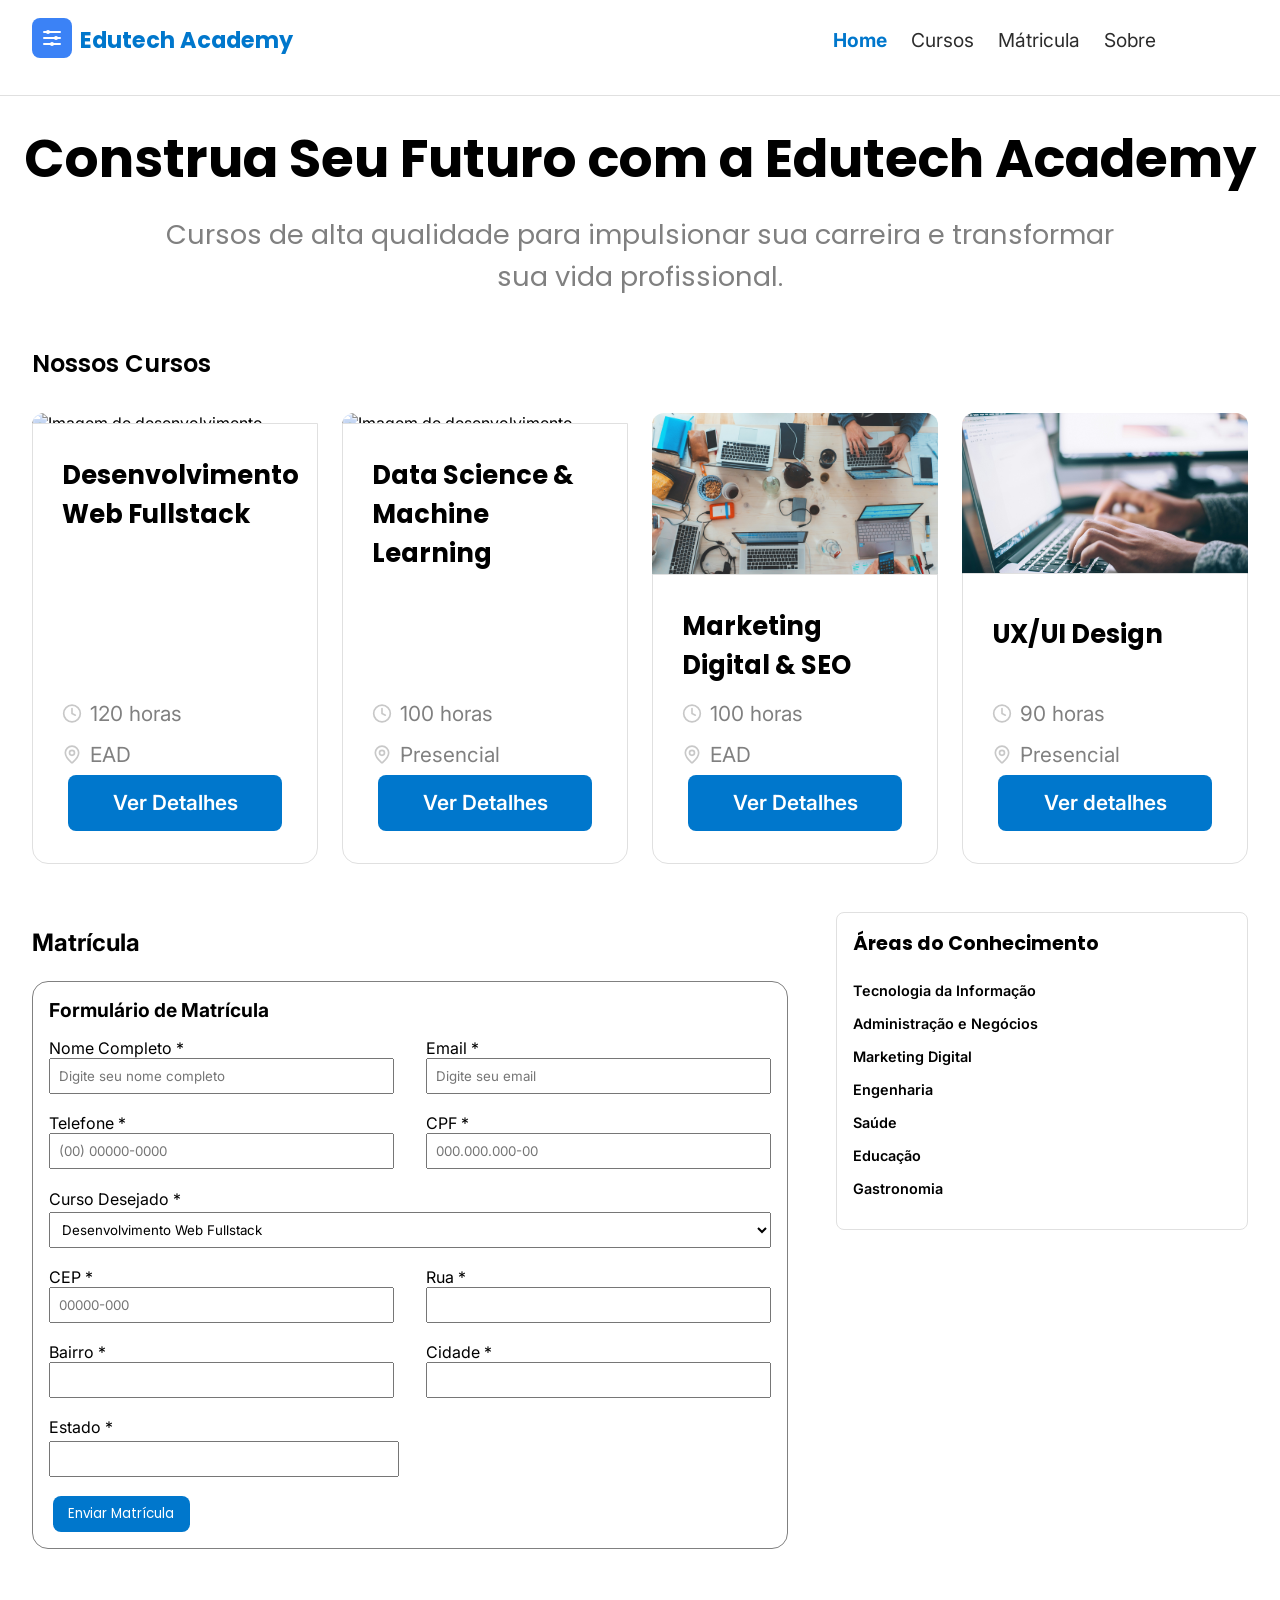
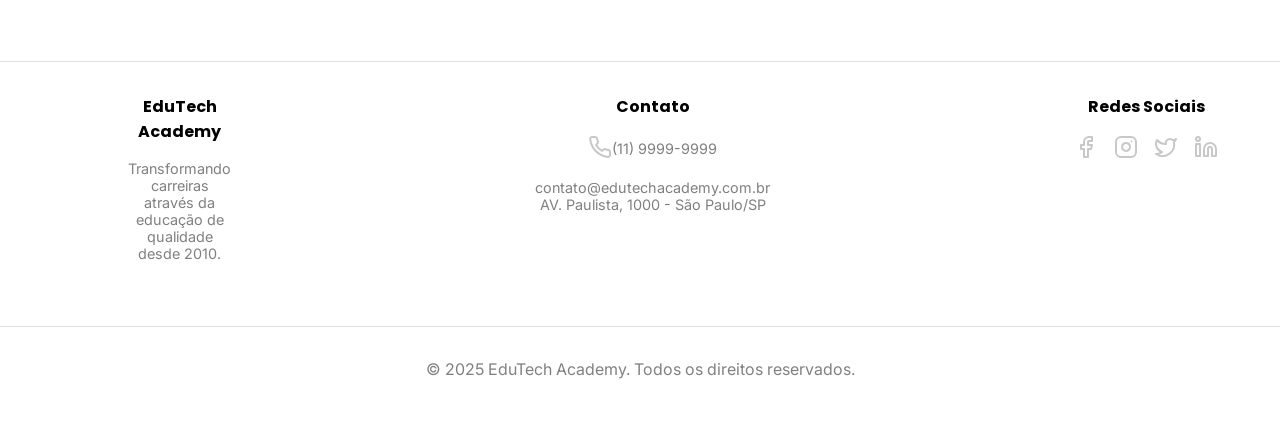
==== commit 99923648: "Feat: Inicio de Script" ====
--- a/index.html
+++ b/index.html
@@ -13,7 +13,7 @@
         <nav class="container">
             <div class="menu-header">
                 <div class="logo">
-                    <img src="conteudo-atividade/logo.svg" alt="Logo edutech">
+                    <a href="index.html"><img src="conteudo-atividade/logo.svg" alt="Logo edutech"></a>
                     <h3>Edutech Academy</h3>
                 </div>
                 <div id="header-desktop">
@@ -31,11 +31,23 @@
                             <a href="#">Sobre</a>
                         </li>
                     </ul>
+                    <button id="mudar-tema">
                     <div>
-                        <img src="conteudo-atividade/moon.svg" alt="Simbolo Para Ativar o modo Escuro e Claro">
-                    </div>
-                </div>
-                <img src="conteudo-atividade/menu.svg" alt="Menu Hamburguer" id="menu-hamburguer">
+                            <svg xmlns="http://www.w3.org/2000/svg" width="24" height="24" viewBox="0 0 24 24"
+                                fill="none" stroke="currentColor" stroke-width="2" stroke-linecap="round"
+                                stroke-linejoin="round" class="lucide lucide-moon">
+                                <path d="M12 3a6 6 0 0 0 9 9 9 9 0 1 1-9-9Z" />
+                            </svg>
+                        </div>
+                    </button>
+                </div>
+                <svg xmlns="http://www.w3.org/2000/svg" width="24" height="24" viewBox="0 0 24 24" fill="none"
+                    stroke=currentColor stroke-width="2" stroke-linecap="round" stroke-linejoin="round"
+                    class="lucide lucide-menu-icon lucide-menu" id="menu-hamburguer">
+                    <line x1="4" x2="20" y1="12" y2="12" />
+                    <line x1="4" x2="20" y1="6" y2="6" />
+                    <line x1="4" x2="20" y1="18" y2="18" />
+                </svg>
             </div>
         </nav>
         <div class="divisor"></div>
@@ -72,7 +84,7 @@
                             </div>
                             <div class="content-infos-btn">
                                 <p>
-                                    Ver detalhes
+                                    <a href="desenvolvimento.html">Ver Detalhes</a>
                                 </p>
                             </div>
                         </div>
@@ -101,7 +113,7 @@
                             </div>
                             <div class="content-infos-btn">
                                 <p>
-                                    Ver detalhes
+                                    <a href="data.html">Ver Detalhes</a>
                                 </p>
                             </div>
                         </div>
@@ -130,7 +142,7 @@
                             </div>
                             <div class="content-infos-btn">
                                 <p>
-                                    Ver detalhes
+                                    <a href="marketing.html">Ver Detalhes</a>
                                 </p>
                             </div>
                         </div>
@@ -160,7 +172,7 @@
                             </div>
                             <div class="content-infos-btn">
                                 <p>
-                                    Ver detalhes
+                                    <a href="ui.html">Ver detalhes</a>
                                 </p>
                             </div>
                         </div>
@@ -184,7 +196,7 @@
                     <form action="#">
                         <div class="form-desktop">
                             <div class="label-desktop label-mobile">
-                                <label for="nome"3>Nome Completo *</label>
+                                <label for="nome" 3>Nome Completo *</label>
                                 <input type="text" placeholder="Digite seu nome completo">
                             </div>
                             <div class="label-desktop label-mobile">
@@ -203,7 +215,12 @@
                             </div>
                         </div>
                         <label for="curso">Curso Desejado *</label>
-                        <input type="text">
+                        <select name="curso" id="dropdown">
+                            <option value="Desenvolvimento">Desenvolvimento Web Fullstack</option>
+                            <option value="Data">Data Science & Machine Learning</option>
+                            <option value="Marketing">Marketing Digital & SEO</option>
+                            <option value="UX ">UX/UI Design</option>
+                        </select>
 
                         <div class="form-desktop">
                             <div class="label-desktop label-mobile">
@@ -336,6 +353,6 @@
     <section id="copyright">
         <p>© 2025 EduTech Academy. Todos os direitos reservados.</p>
     </section>
+    <script src="script.js"></script>
 </body>
-
 </html>
--- a/style.css
+++ b/style.css
@@ -41,6 +41,18 @@
     font-family: var(--font-texto);
 }
 
+#mudar-tema {
+    cursor: pointer;
+    background: none;
+    border: none;
+    padding: 10px;
+}
+
+a {
+    text-decoration: none;
+    color: var(--fundo-card-claro)
+}
+
 ul {
     list-style: none;
 }
@@ -63,6 +75,7 @@
     margin-top: 1rem;
     background-color: var(--bordas-divisores-claro);
 }
+
 
 
 /*Header*/
@@ -219,12 +232,18 @@
     padding: 0.5rem;
 }
 
-.label-mobile{
+.label-mobile {
     display: flex;
     flex-direction: column;
 }
-.label-mobile input{
+
+.label-mobile input {
     width: 100%;
+}
+
+#dropdown {
+    margin-bottom: 1rem;
+    padding: 0.5rem;
 }
 
 button {
@@ -410,6 +429,7 @@
         width: 100%;
         margin-top: auto;
     }
+
     .content-infos-btn p {
         font-size: 1.3rem;
         font-weight: 600;
@@ -419,14 +439,14 @@
 
     /*Matricula*/
 
-    #matricula-aside{
+    #matricula-aside {
         display: flex;
         gap: 3rem;
         margin-top: 3rem;
     }
 
 
-    #matricula{
+    #matricula {
         flex: 2;
         width: 70%;
         margin-bottom: 2rem;
@@ -434,52 +454,52 @@
     }
 
 
-    .form-desktop{
+    .form-desktop {
         display: flex;
         align-items: center;
         gap: 2rem;
     }
 
-    .label-desktop{
+    .label-desktop {
         width: 60%;
         display: flex;
         flex-direction: column;
     }
 
-    #label-estado{
+    #label-estado {
         max-width: 48.5%;
     }
 
-    button{
+    button {
         margin: 0 auto;
         display: flex;
         align-items: center;
         justify-content: center;
     }
 
-    #form-btn{
+    #form-btn {
         display: flex;
         justify-content: flex-start;
         width: 20%;
     }
 
-   
-
-
-   
-
-/*Aside*/
-
-    aside{
-        flex: 1;        
-        height: 40%;  
-    }
-
-    aside h6{
+
+
+
+
+
+    /*Aside*/
+
+    aside {
+        flex: 1;
+        height: 40%;
+    }
+
+    aside h6 {
         font-size: 1.2rem;
     }
 
-    aside ul li{
+    aside ul li {
         margin-bottom: 1rem;
         font-size: 0.9rem;
         font-weight: 600;
@@ -487,9 +507,9 @@
 
 
     /*Footer*/
-    
-
-    footer{
+
+
+    footer {
         margin-top: 1rem;
         display: flex;
         align-items: center;
@@ -498,24 +518,24 @@
         padding-bottom: 1rem;
     }
 
-    #footer-desktop{
+    #footer-desktop {
         display: flex;
         width: 80%;
         gap: 19rem;
         margin: 0 auto;
     }
 
-    #social-icons{
+    #social-icons {
         margin-bottom: 3rem;
     }
 
-    #marca{
+    #marca {
         margin-bottom: 2rem;
     }
 
     /*Copyright*/
 
-    #copyright{
+    #copyright {
         justify-content: center;
         padding: 1rem;
         color: gray;
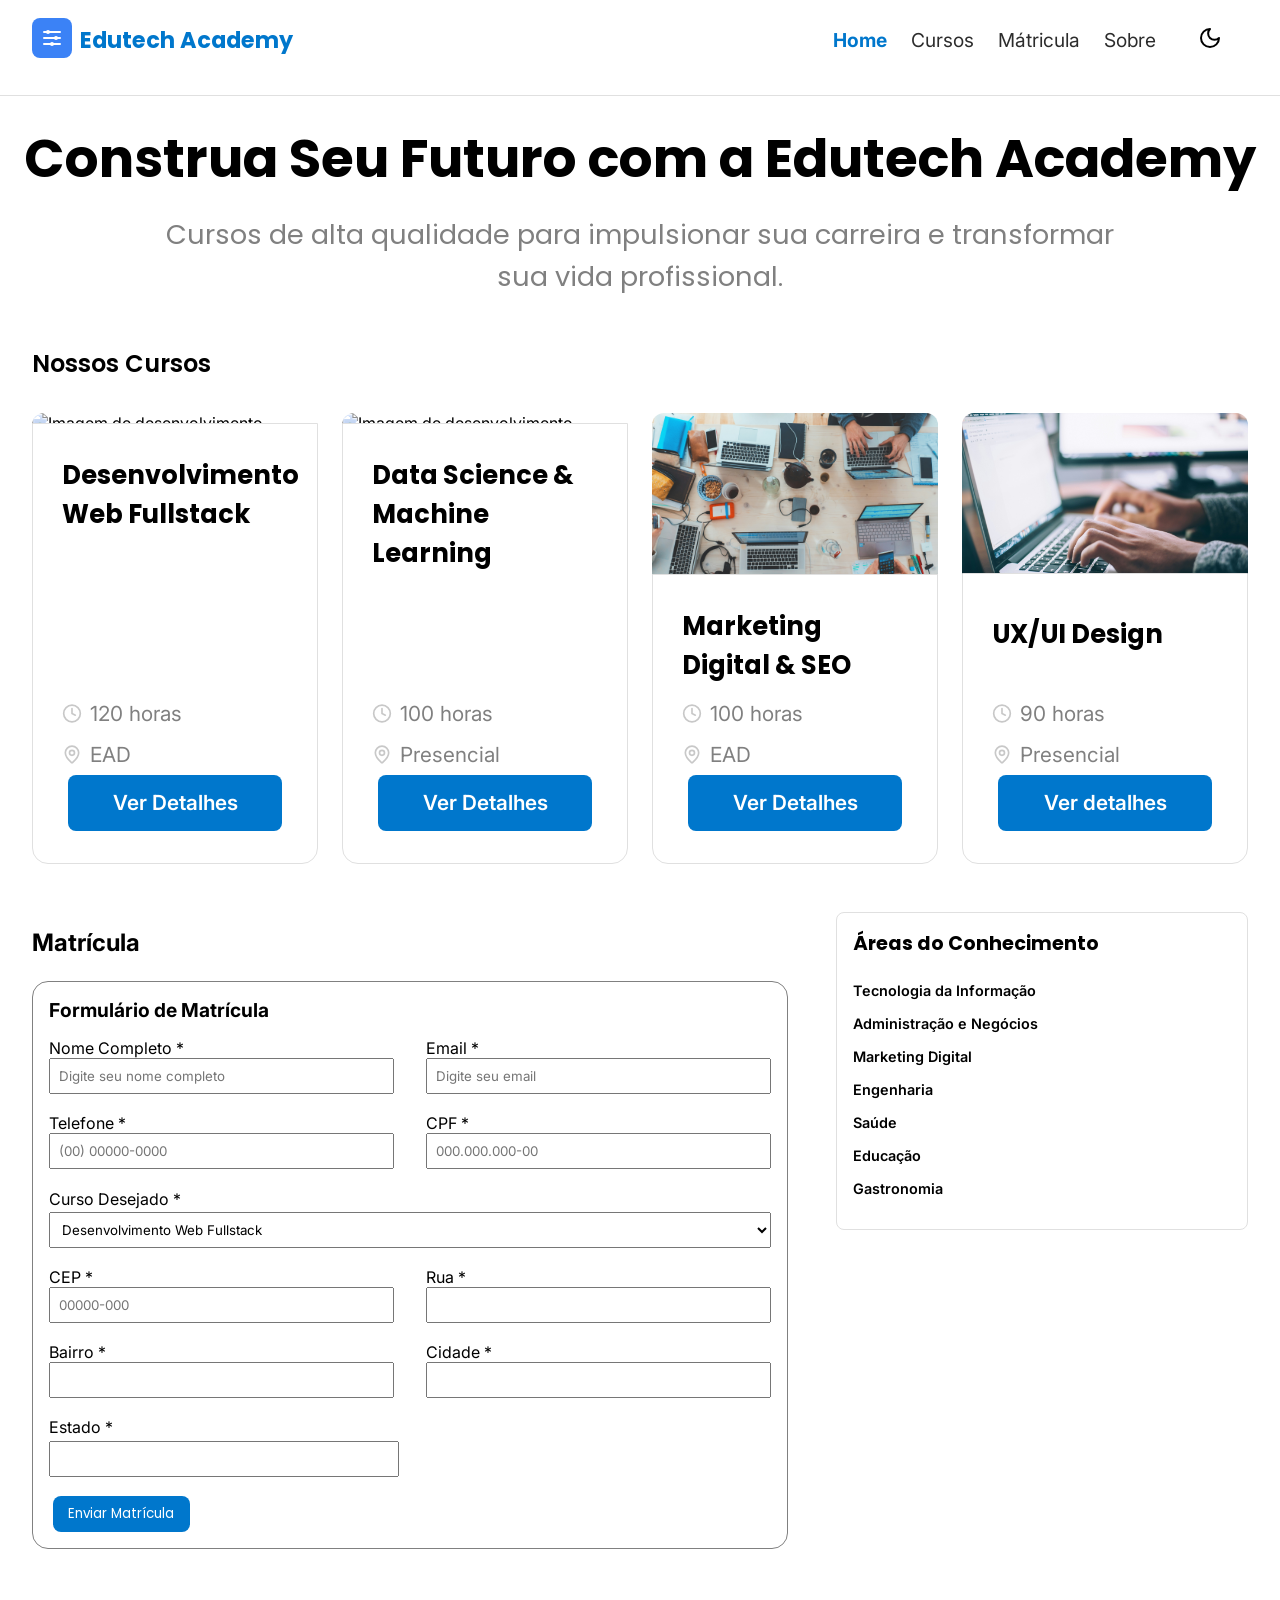
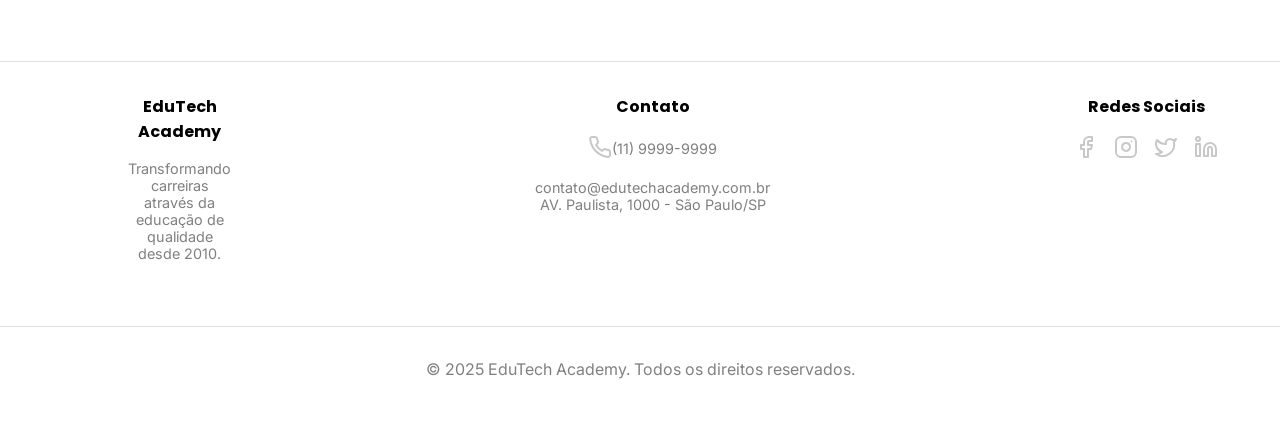
==== commit 579e287e: "Feat: Script" ====
--- a/index.html
+++ b/index.html
@@ -32,9 +32,9 @@
                         </li>
                     </ul>
                     <button id="mudar-tema">
-                    <div>
+                        <div>
                             <svg xmlns="http://www.w3.org/2000/svg" width="24" height="24" viewBox="0 0 24 24"
-                                fill="none" stroke="currentColor" stroke-width="2" stroke-linecap="round"
+                                fill="none" stroke="#000000" stroke-width="2" stroke-linecap="round"
                                 stroke-linejoin="round" class="lucide lucide-moon">
                                 <path d="M12 3a6 6 0 0 0 9 9 9 9 0 1 1-9-9Z" />
                             </svg>
@@ -355,4 +355,5 @@
     </section>
     <script src="script.js"></script>
 </body>
+
 </html>
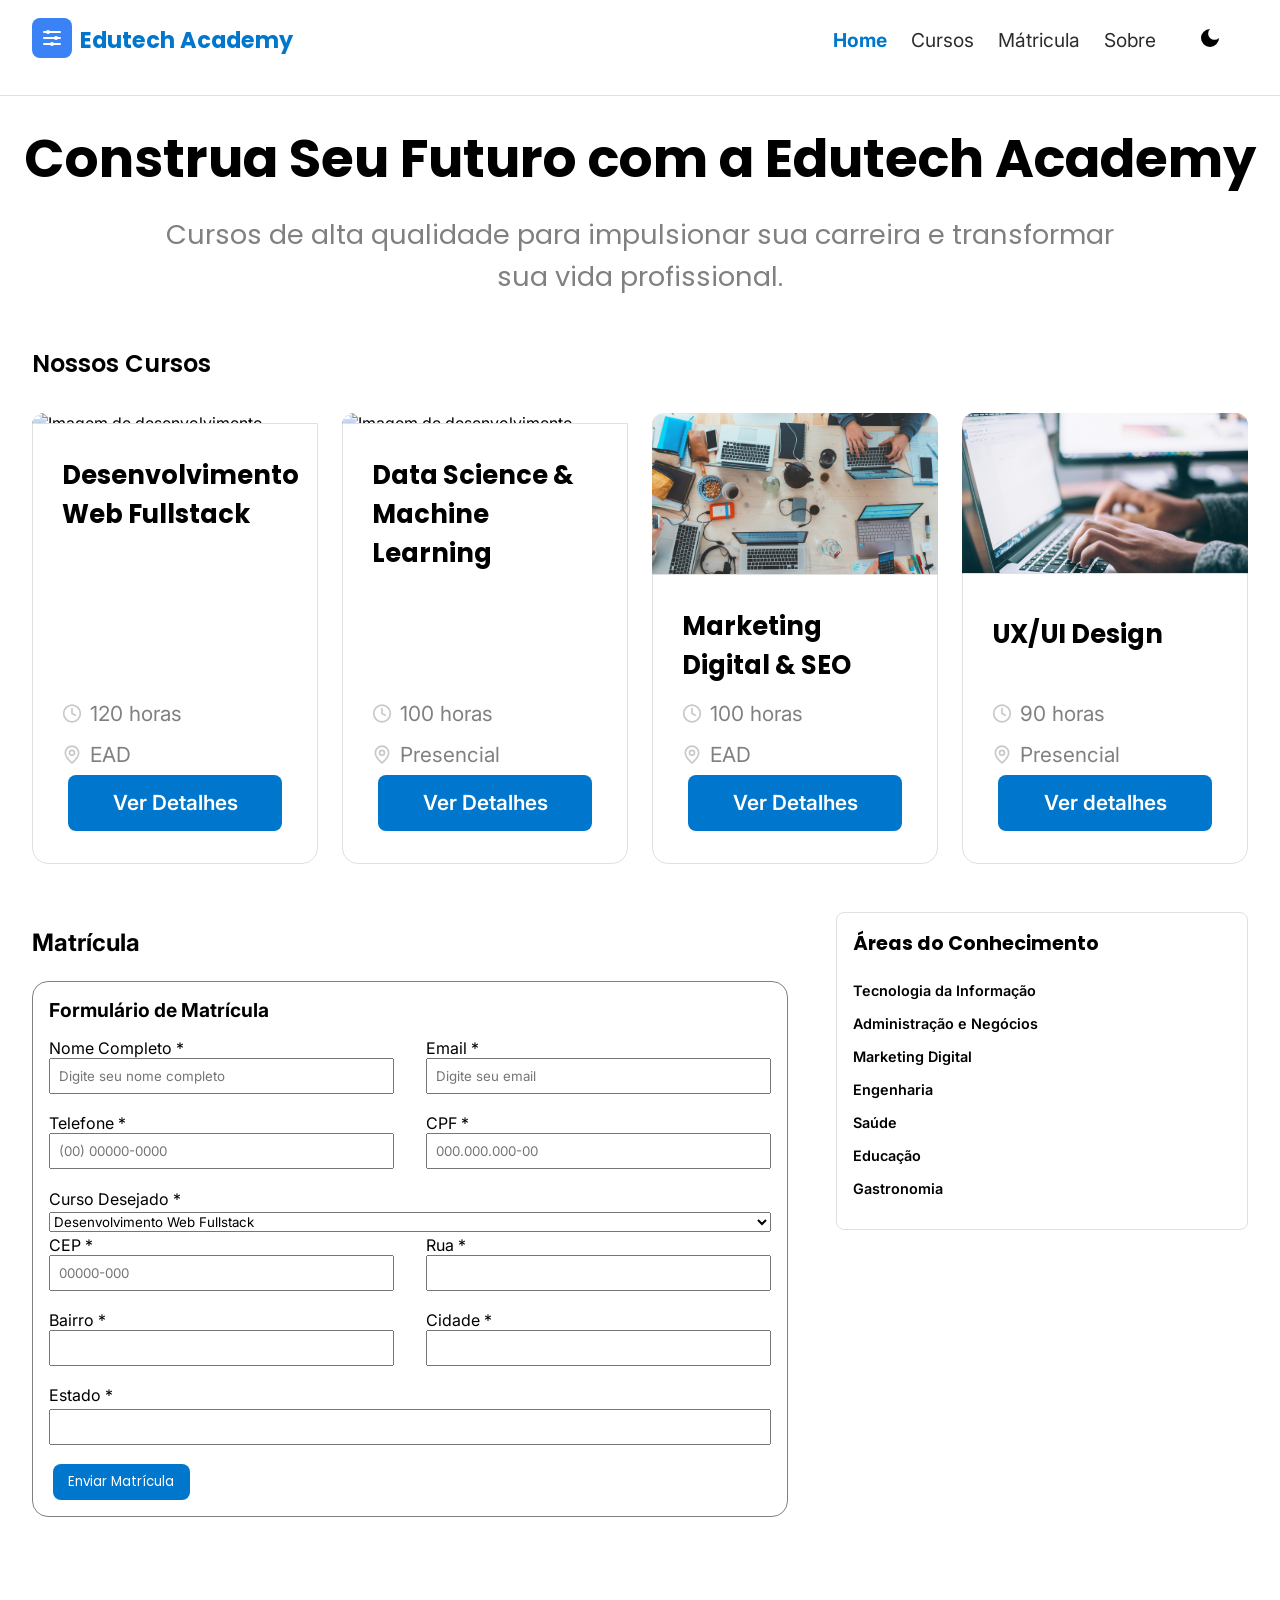
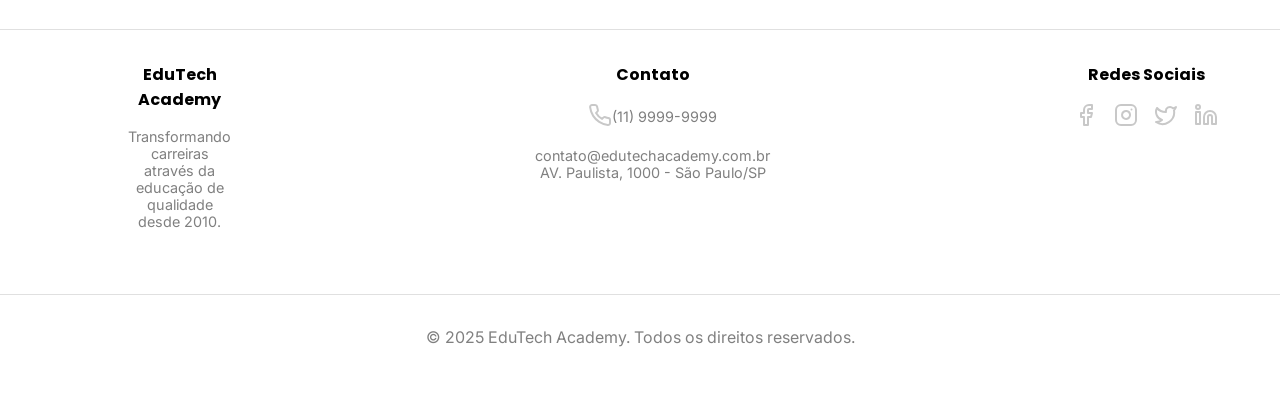
==== commit edf68777: "Feat: Finalizado" ====
--- a/index.html
+++ b/index.html
@@ -19,26 +19,23 @@
                 <div id="header-desktop">
                     <ul>
                         <li class="active">
-                            <a href="#">Home</a>
+                            <a href="#" class="nav-desktop">Home</a>
                         </li>
                         <li>
-                            <a href="#">Cursos</a>
+                            <a href="#" class="nav-desktop">Cursos</a>
                         </li>
                         <li>
-                            <a href="#">Mátricula</a>
+                            <a href="#" class="nav-desktop">Mátricula</a>
                         </li>
                         <li>
-                            <a href="#">Sobre</a>
+                            <a href="#" class="nav-desktop">Sobre</a>
                         </li>
                     </ul>
                     <button id="mudar-tema">
-                        <div>
-                            <svg xmlns="http://www.w3.org/2000/svg" width="24" height="24" viewBox="0 0 24 24"
-                                fill="none" stroke="#000000" stroke-width="2" stroke-linecap="round"
-                                stroke-linejoin="round" class="lucide lucide-moon">
+                        <span id="container-icone"> <svg xmlns="http://www.w3.org/2000/svg" width="24" height="24" ...>
                                 <path d="M12 3a6 6 0 0 0 9 9 9 9 0 1 1-9-9Z" />
                             </svg>
-                        </div>
+                        </span>
                     </button>
                 </div>
                 <svg xmlns="http://www.w3.org/2000/svg" width="24" height="24" viewBox="0 0 24 24" fill="none"
@@ -197,25 +194,25 @@
                         <div class="form-desktop">
                             <div class="label-desktop label-mobile">
                                 <label for="nome" 3>Nome Completo *</label>
-                                <input type="text" placeholder="Digite seu nome completo">
+                                <input type="text" id="nome" placeholder="Digite seu nome completo" required>
                             </div>
                             <div class="label-desktop label-mobile">
                                 <label for="email">Email *</label>
-                                <input type="email" placeholder="Digite seu email">
+                                <input type="email" id="email" placeholder="Digite seu email" required>
                             </div>
                         </div>
                         <div class="form-desktop">
                             <div class="label-desktop label-mobile">
                                 <label for="telefone">Telefone *</label>
-                                <input type="text" placeholder="(00) 00000-0000">
+                                <input type="text" id="telefone" placeholder="(00) 00000-0000" required>
                             </div>
                             <div class="label-desktop label-mobile">
                                 <label for="cpf">CPF *</label>
-                                <input type="text" placeholder="000.000.000-00">
+                                <input type="text" id="cpf"  placeholder="000.000.000-00" required>
                             </div>
                         </div>
                         <label for="curso">Curso Desejado *</label>
-                        <select name="curso" id="dropdown">
+                        <select name="curso" id="curso" required>
                             <option value="Desenvolvimento">Desenvolvimento Web Fullstack</option>
                             <option value="Data">Data Science & Machine Learning</option>
                             <option value="Marketing">Marketing Digital & SEO</option>
@@ -224,29 +221,29 @@
 
                         <div class="form-desktop">
                             <div class="label-desktop label-mobile">
-                                <label for="cep">CEP *</label>
-                                <input type="text" placeholder="00000-000">
+                                <label for="cep" >CEP *</label>
+                                <input type="text" id="cep" placeholder="00000-000" required>
                             </div>
                             <div class="label-desktop label-mobile">
 
                                 <label for="rua">Rua *</label>
-                                <input type="text">
+                                <input type="text" id="rua" required>
                             </div>
                         </div>
 
                         <div class="form-desktop">
                             <div class="label-desktop label-mobile">
-                                <label for="bairro">Bairro *</label>
-                                <input type="text">
+                                <label for="bairro"  >Bairro *</label>
+                                <input type="text" id="bairro" required>
                             </div>
                             <div class="label-desktop label-mobile">
                                 <label for="cidade">Cidade *</label>
-                                <input type="text">
+                                <input type="text" id="cidade" required>
                             </div>
                         </div>
 
                         <label for="estado">Estado *</label>
-                        <input type="text" id="label-estado">
+                        <input type="text" id="estado" required>
                         <div id="form-btn">
                             <button type="submit">Enviar Matrícula</button>
                         </div>
